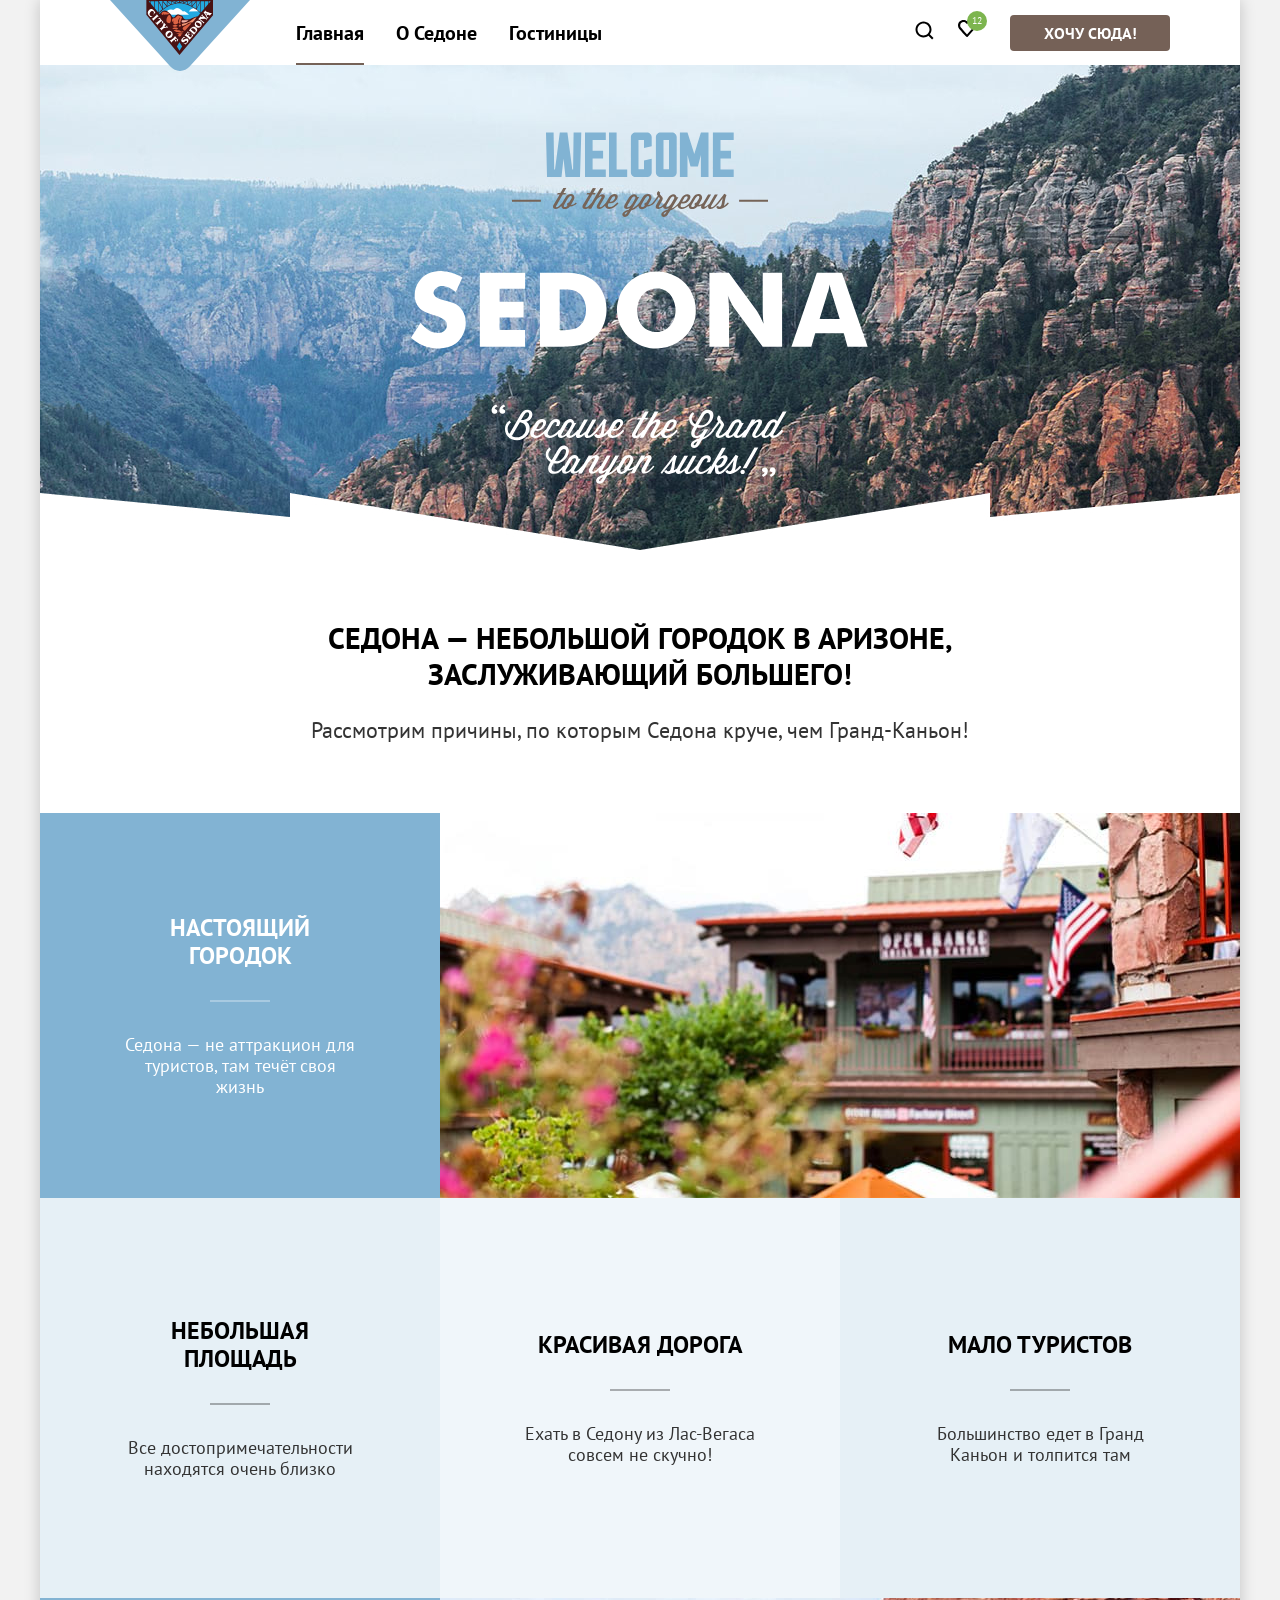
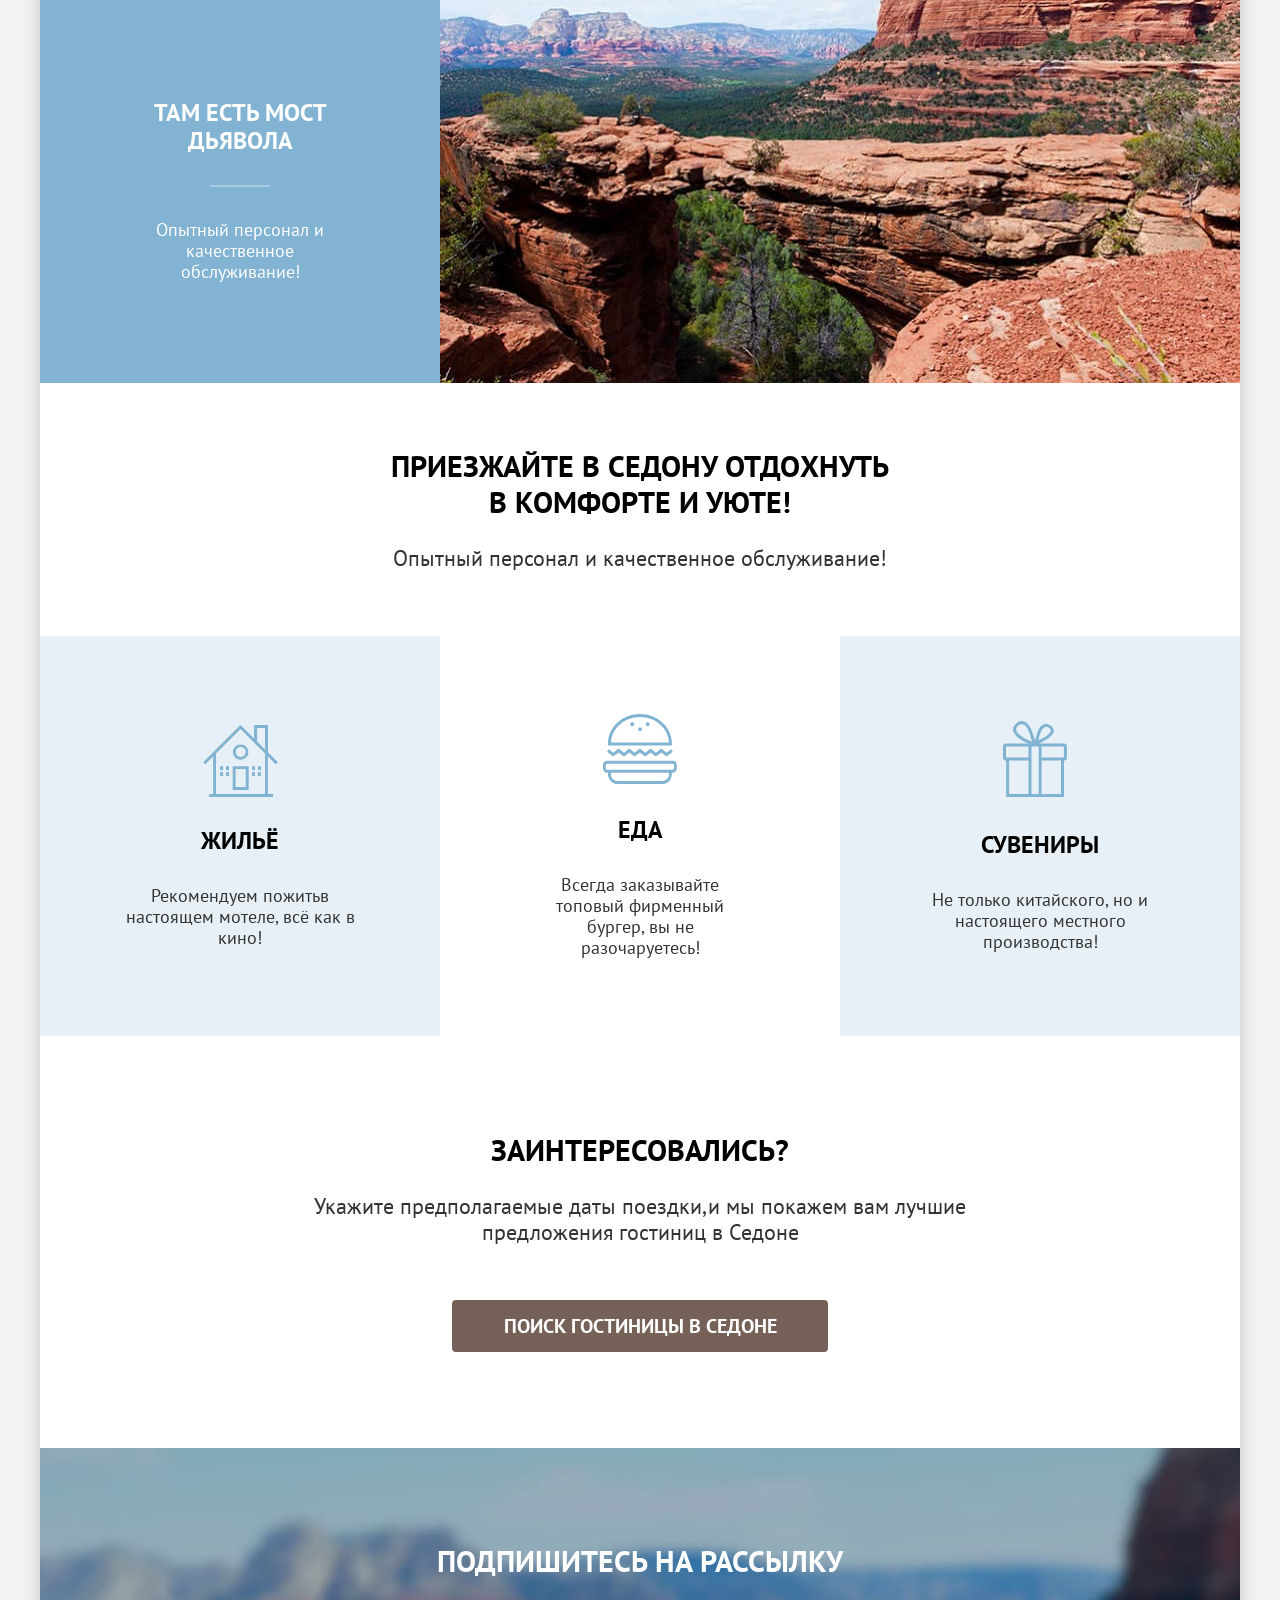
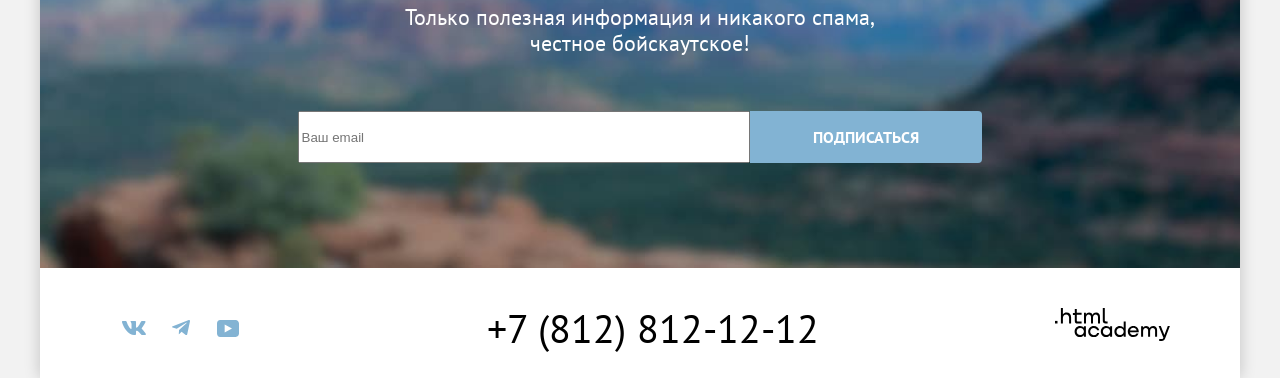
==== index.html @ 74b176a2 "вносит правки после ревью" ====
<!DOCTYPE html>
<html lang="ru">

  <head>
    <meta charset="utf-8">
    <title>HTML Academy: Седона</title>
    <link rel="icon" sizes="32x32" href="favicon.ico">
    <link rel="icon" type="image/png" href="./images/icons/favicon-32x32.png">
    <link rel="stylesheet" href="./style/style.css">
  </head>

  <body>
    <div class="page-container">
      <header class="page-header">
        <nav class="nav">
          <a class="nav-logo logo" href="./index.html">
            <img src="./images/logo-sedona.svg" width="140" height="70" alt="Логотип City of Sedona.">
          </a>
          <ul class="nav-list">
            <li class="nav-item">
              <a class="nav-link nav-link-current" aria-current="page">Главная</a>
            </li>
            <li class="nav-item">
              <a class="nav-link" href="#">О Седоне</a>
            </li>
            <li class="nav-item">
              <a class="nav-link" href="./catalog.html">Гостиницы</a>
            </li>
          </ul>
          <ul class="nav-list nav-list-additional">
            <li class="nav-item">
              <a class="nav-link nav-link-search" href="#">
                <svg aria-hidden="true" focusable="false" width="20" height="20" viewBox="0 0 20 20" fill="currentColor"
                  xmlns="http://www.w3.org/2000/svg">
                  <path
                    d="M19.5 18.0083L15.8 14.3287C16.8 13.0359 17.5 11.3453 17.5 9.4558C17.5 5.08011 13.9 1.5 9.5 1.5C5.1 1.5 1.5 5.17956 1.5 9.55525C1.5 13.9309 5.1 17.511 9.5 17.511C11.3 17.511 13 16.9144 14.4 15.8204L18.1 19.5L19.5 18.0083ZM9.5 15.5221C6.2 15.5221 3.5 12.837 3.5 9.55525C3.5 6.27348 6.2 3.5884 9.5 3.5884C12.8 3.5884 15.5 6.27348 15.5 9.55525C15.5 12.837 12.8 15.5221 9.5 15.5221Z" />
                </svg>
                <span class="visually-hidden">Поиск</span>
              </a>
            </li>
            <li class="nav-item">
              <a class="nav-link nav-link-fav" href="#">
                <svg aria-hidden="true" focusable="false" width="18" height="17" viewBox="0 0 18 17" fill="currentColor"
                  xmlns="http://www.w3.org/2000/svg">
                  <path
                    d="M8.9 17C8.6 17 8.3 16.9 8.1 16.6C2.7 10.5 1.4 9.1 1.1 8.7C0.4 7.8 0 6.6 0 5.4C0 2.4 2.4 0 5.5 0C6.8 0 8 0.5 9 1.3C10 0.5 11.3 0 12.5 0C15.5 0 18 2.4 18 5.4C18 6.7 17.5 7.9 16.7 8.8L9.7 16.7C9.5 16.9 9.3 17 8.9 17ZM2.9 7.5C3.2 7.9 6.4 11.5 9 14.4L15.2 7.4C15.7 6.9 15.9 6.2 15.9 5.4C15.9 3.6 14.4 2.1 12.6 2.1C11.6 2.1 10.6 2.6 9.9 3.4C9.6 3.7 9.3 3.8 9 3.8C8.7 3.8 8.4 3.6 8.2 3.4C7.5 2.6 6.5 2.1 5.5 2.1C3.7 2.1 2.2 3.6 2.2 5.4C2.1 6.3 2.5 7 2.9 7.5C2.8 7.5 2.8 7.5 2.9 7.5Z" />
                </svg>

                <span class="visually-hidden">Отелей в избранном:</span>
                <span class="fav-counter">12</span>
              </a>
            </li>
            <li class="nav-item">
              <a class="nav-button button button-basic" href="#">Хочу сюда!</a>
            </li>
          </ul>
        </nav>
      </header>
      <main class="page-main">
        <section class="hero">
          <h1 class="visually-hidden">Седона – небольшой город на севере штата Аризона в США.</h1>
          <img class="hero-img" src="./images/hero-welcome-to-sedona.svg" width="458" height="352"
            alt="Welcome to the georgeous Sedona! Because the Grand-Canyon sucks!">
        </section>
        <section class="advantages">
          <h2 class="visually-hidden">Причины для посещения</h2>
          <div class="advantages-content">
            <p class="title">Седона — небольшой городок в Аризоне,
              заслуживающий большего!</p>
            <p class="text">Рассмотрим причины, по которым Седона круче, чем Гранд-Каньон!</p>
          </div>
          <ul class="advantages-list">
            <li class="advantages-item-big">
              <div class="advantages-item-wrapper">
                <h3 class="advantages-title">Настоящий городок</h3>
                <p class="advantages-text">Седона — не аттракцион для туристов, там течёт своя жизнь</p>
              </div>
              <img class="advantages-img" src="./images/advantages-1.jpg" width="800" height="385"
                alt="Улица городка в стиле Дикого Запада с аутентичным деревяным зданием, флагами США и горами на фоне.">
            </li>
            <li class="advantages-item">
              <h3 class="advantages-title">Небольшая площадь</h3>
              <p class="advantages-text">Все достопримечательности находятся очень близко</p>
            </li>
            <li class="advantages-item">
              <h3 class="advantages-title">Красивая дорога</h3>
              <p class="advantages-text">Ехать в Седону из Лас-Вегаса совсем не скучно!</p>
            </li>
            <li class="advantages-item">
              <h3 class="advantages-title">Мало туристов</h3>
              <p class="advantages-text">Большинство едет в Гранд Каньон и толпится там</p>
            </li>
            <li class="advantages-item-big">
              <div class="advantages-item-wrapper">
                <h3 class="advantages-title">Там есть мост дьявола</h3>
                <p class="advantages-text">Опытный персонал и качественное обслуживание!</p>
              </div>
              <img class="advantages-img" src="./images/advantages-2.jpg" width="800" height="385"
                alt="иродный мост и скалы из красного песчаника в каньоне с панорамой зеленой долины и горного плато для туризма и походов.">
            </li>
          </ul>
        </section>
        <section class="service">
          <h2 class="visually-hidden">Условия сервиса и обслуживания</h2>
          <div class="service-content">
            <p class="title">Приезжайте в Седону отдохнуть в&nbsp;комфорте&nbsp;и уюте!</p>
            <p class="text">Опытный персонал и качественное обслуживание!</p>
          </div>
          <ul class="service-list">
            <li class="service-item service-item-house">
              <h3 class="service-title">Жильё</h3>
              <p class="service-text">Рекомендуем пожитьв настоящем мотеле,
                всё как в кино!</p>
            </li>
            <li class="service-item service-item-food">
              <h3 class="service-title">Еда</h3>
              <p class="service-text">Всегда заказывайте
                топовый фирменный бургер, вы не разочаруетесь!</p>
            </li>
            <li class="service-item service-item-souvenirs">
              <h3 class="service-title">Сувениры</h3>
              <p class="service-text">Не только китайского,
                но и настоящего местного производства!</p>
            </li>
          </ul>
        </section>
        <section class="search">
          <h2 class="visually-hidden">Поиск гостиницы в Седоне</h2>
          <div class="search-content">
            <p class="title">Заинтересовались?</p>
            <p class="text">Укажите предполагаемые даты поездки,и мы покажем вам лучшие предложения гостиниц в Седоне
            </p>
            <button class="button button-basic search-button" type="button">Поиск гостиницы в Седоне</button>
          </div>
        </section>
        <section class="subscribe">
          <h2 class="visually-hidden">Подписка</h2>
          <div class="subscribe-content">
            <p class="title">Подпишитесь на рассылку</p>
            <p class="text">Только полезная информация и никакого спама,<br>честное бойскаутское!</p>
            <form class="subscribe-form" action="https://echo.htmlacademy.ru/" method="post">
              <label>
                <span class="visually-hidden">Введите данные:</span>
                <input type="email" name="email" id="subscribe-email" placeholder="Ваш email" required>
              </label>
              <button class="button button-second subscribe-button" type="submit">Подписаться</button>
            </form>
          </div>
        </section>
      </main>
      <footer class="page-footer">
        <ul class="social-list">
          <li class="social-item">
            <a class="social-link" href="https://vk.ru/htmlacademy">
              <svg class="social-icon" aria-hidden="true" focusable="false" width="24" height="14" viewBox="0 0 24 14"
                fill="none" xmlns="http://www.w3.org/2000/svg">
                <path fill-rule="evenodd" clip-rule="evenodd"
                  d="M23.45 0.948C23.616 0.402 23.45 0 22.655 0H20.03C19.362 0 19.054 0.347 18.887 0.73C18.887 0.73 17.552 3.926 15.661 6.002C15.049 6.604 14.771 6.795 14.437 6.795C14.27 6.795 14.019 6.604 14.019 6.057V0.948C14.019 0.292 13.835 0 13.279 0H9.151C8.734 0 8.483 0.304 8.483 0.593C8.483 1.214 9.429 1.358 9.526 3.106V6.904C9.526 7.737 9.373 7.888 9.039 7.888C8.149 7.888 5.984 4.677 4.699 1.003C4.45 0.288 4.198 0 3.527 0H0.9C0.15 0 0 0.347 0 0.73C0 1.412 0.89 4.8 4.145 9.281C6.315 12.341 9.37 14 12.153 14C13.822 14 14.028 13.632 14.028 12.997V10.684C14.028 9.947 14.186 9.8 14.715 9.8C15.105 9.8 15.772 9.992 17.33 11.467C19.11 13.216 19.403 14 20.405 14H23.03C23.78 14 24.156 13.632 23.94 12.904C23.702 12.18 22.852 11.129 21.725 9.882C21.113 9.172 20.195 8.407 19.916 8.024C19.527 7.533 19.638 7.314 19.916 6.877C19.916 6.877 23.116 2.451 23.449 0.948H23.45Z"
                  fill="currentColor" />
              </svg>
              <span class="visually-hidden">Вконтакте</span>
            </a>
          </li>
          <li class="social-item">
            <a class="social-link" href="https://t.me/s/htmlacademy">
              <svg class="social-icon" aria-hidden="true" focusable="false" width="18" height="16" viewBox="0 0 18 16"
                fill="none" xmlns="http://www.w3.org/2000/svg">
                <path
                  d="M16.785 0.0992597L0.840489 6.24776C-0.247661 6.68481 -0.241365 7.29184 0.640845 7.56253L4.73445 8.83953L14.2058 2.8637C14.6537 2.59121 15.0629 2.7378 14.7265 3.03636L7.05283 9.96185H7.05103L7.05283 9.96275L6.77045 14.1823C7.18413 14.1823 7.36669 13.9925 7.59871 13.7686L9.58705 11.8351L13.7229 14.89C14.4855 15.31 15.0332 15.0941 15.2229 14.1841L17.9379 1.38885C18.2158 0.274623 17.5126 -0.229883 16.785 0.0992597Z"
                  fill="currentColor" />
              </svg>
              <span class="visually-hidden">Telegram</span>
            </a>
          </li>
          <li class="social-item">
            <a class="social-link" href="https://www.youtube.com/c/HTMLAcademyRUS">
              <svg class="social-icon" aria-hidden="true" focusable="false" width="22" height="17" viewBox="0 0 22 17"
                fill="none" xmlns="http://www.w3.org/2000/svg">
                <path
                  d="M18.607 0H3.17413C1.31343 0 0 1.59375 0 3.4V13.4937C0 15.4062 1.31343 17 3.17413 17H18.8259C20.4677 17 22 15.4062 22 13.6V3.4C21.7811 1.59375 20.4677 0 18.607 0ZM7.66169 12.5375V4.4625L14.995 8.5L7.66169 12.5375Z"
                  fill="currentColor" />
              </svg>
              <span class="visually-hidden">Youtube</span>
            </a>
          </li>
        </ul>
        <a class="phone" href="tel:+78128121212">+7 (812) 812-12-12</a>
        <a class="footer-developer" href="https://htmlacademy.ru/">
          <svg class="developer-icon" aria-hidden="true" focusable="false" width="115" height="33" viewBox="0 0 115 33"
            fill="currentColor" xmlns="http://www.w3.org/2000/svg">
            <path d="M0 12.9V15.5H2.5V12.9H0Z" />
            <path
              d="M11.6 4.5C10 4.5 8.8 5.2 8 6.2H7.9V0H5.9V15.5H7.9V10.2C7.9 8.1 9.2 6.6 11.2 6.6C13 6.6 14.1 8 14.1 9.8V15.5H16.1V9.4C16.2 6.4 14.3 4.5 11.6 4.5Z" />
            <path
              d="M26.6 4.8H21.8V1.1H19.8V4.9H17.9V6.9H19.8V12.9C19.8 14.6 20.8 15.6 22.5 15.6H26.6V13.6H22.9C22.2 13.6 21.8 13.2 21.8 12.5V6.8H26.6V4.8Z" />
            <path
              d="M41.1 4.6C39.5 4.6 38.2 5.4 37.6 6.7H37.5C36.9 5.5 35.7 4.6 34.1 4.6C32.7 4.6 31.6 5.4 31 6.4H30.9V4.8H29V15.4H31V10C31 8 32 6.5 33.6 6.5C35.1 6.5 36 7.5 36 9.1V15.4H38V9.8C38 7.4 39.4 6.5 40.6 6.5C42.1 6.5 43 7.5 43 9.1V15.4H45V8.9C45.1 6.4 43.6 4.6 41.1 4.6Z" />
            <path
              d="M47.8 12.7C47.8 14.4 48.8 15.4 50.6 15.4H52.6V13.4H50.9C50.2 13.4 49.8 13 49.8 12.3V0H47.8V12.7Z" />
            <path
              d="M28.9 19.7C28 18.6 26.7 17.9 25 17.9C21.9 17.9 19.6 20.2 19.6 23.5C19.6 26.8 21.9 29.1 25 29.1C26.8 29.1 28 28.3 28.8 27.2H28.9V28.8H30.9V18.2H28.9V19.7ZM25.3 27.1C23.1 27.1 21.7 25.5 21.7 23.5C21.7 21.5 23.1 19.9 25.3 19.9C27.5 19.9 28.9 21.5 28.9 23.5C28.9 25.4 27.5 27.1 25.3 27.1Z" />
            <path
              d="M44.2 22C43.7 19.6 41.6 17.9 38.8 17.9C35.4 17.9 33.2 20.4 33.2 23.5C33.2 26.6 35.4 29.1 38.8 29.1C41.6 29.1 43.7 27.3 44.2 24.9H42.1C41.7 26.2 40.4 27.2 38.8 27.2C36.6 27.2 35.2 25.6 35.2 23.6C35.2 21.6 36.6 20 38.8 20C40.4 20 41.6 21 42.1 22.2H44.2V22Z" />
            <path
              d="M55.1 19.7C54.2 18.6 52.9 17.9 51.2 17.9C48.1 17.9 45.8 20.2 45.8 23.5C45.8 26.8 48.1 29.1 51.2 29.1C53 29.1 54.2 28.3 55 27.2H55.1V28.8H57.1V18.2H55.1V19.7ZM51.5 27.1C49.3 27.1 47.9 25.5 47.9 23.5C47.9 21.5 49.3 19.9 51.5 19.9C53.7 19.9 55.1 21.5 55.1 23.5C55.1 25.4 53.6 27.1 51.5 27.1Z" />
            <path
              d="M68.7 19.8C67.8 18.7 66.5 17.9 64.8 17.9C61.7 17.9 59.4 20.2 59.4 23.5C59.4 26.8 61.6 29.1 64.8 29.1C66.5 29.1 67.8 28.3 68.6 27.3H68.7V28.8H70.7V13.4H68.7V19.8ZM65.1 27.1C62.9 27.1 61.5 25.5 61.5 23.5C61.5 21.5 62.9 19.9 65.1 19.9C67.3 19.9 68.7 21.5 68.7 23.5C68.6 25.5 67.2 27.1 65.1 27.1Z" />
            <path
              d="M78.3 17.9C75 17.9 72.8 20.4 72.8 23.5C72.8 26.5 74.9 29.1 78.3 29.1C80.8 29.1 82.8 27.8 83.5 25.5H81.4C80.9 26.5 79.8 27.1 78.4 27.1C76.5 27.1 75.1 25.8 75 24.2H83.8C84 20.6 81.8 17.9 78.3 17.9ZM78.3 19.8C80 19.8 81.3 20.8 81.6 22.4H75.1C75.4 20.9 76.6 19.8 78.3 19.8Z" />
            <path
              d="M98.2 17.9C96.6 17.9 95.3 18.7 94.6 19.9H94.5C93.9 18.7 92.7 17.9 91.1 17.9C89.7 17.9 88.6 18.6 88 19.7V18.2H86.1V28.8H88.1V23.4C88.1 21.4 89.1 20 90.7 19.9C92.2 19.9 93.1 20.9 93.1 22.5V28.8H95.1V23.2C95.1 20.8 96.5 19.9 97.7 19.9C99.2 19.9 100.1 20.9 100.1 22.5V28.8H102.1V22.3C102.2 19.7 100.7 17.9 98.2 17.9Z" />
            <path
              d="M109.4 27L105.8 18.1H103.6L108.4 29.7C108.1 30.6 107.7 30.9 106.7 30.9H104.2V32.9H106.7C108.5 32.9 109.5 32.1 110.2 30.3L114.9 18.1H112.8L109.4 27Z" />
          </svg>
        </a>
      </footer>
    </div>
  </body>

</html>
---- style/style.css ----
@font-face {
  font-family: "PT Sans";
  font-style: normal;
  font-weight: 400;
  src: url("../fonts/ptsans-400.woff2") format("woff2");
  font-display: swap;
}

@font-face {
  font-family: "PT Sans";
  font-style: normal;
  font-weight: 700;
  src: url("../fonts/ptsans-700.woff2") format("woff2");
  font-display: swap;
}

*,
*::before,
*::after {
  box-sizing: border-box;
}

body {
  margin: 0;
  padding: 0;
  font-family: "PT Sans", sans-serif;
  font-size: 18px;
  line-height: 21px;
  color: #333333;
  background-color: #f2f2f2;
}

img {
  max-width: 100%;
  height: auto;
}

.page-container {
  display: flex;
  flex-direction: column;
  min-height: 100vh;
  width: 1200px;
  margin: 0 auto;
  box-shadow: 0 0 15px 0 rgba(0, 0, 0, 0.2);
}

.page-main {
  flex-grow: 1;
}

.visually-hidden {
  position: absolute;
  width: 1px;
  height: 1px;
  margin: -1px;
  padding: 0;
  border: 0;
  clip: rect(0 0 0 0);
  overflow: hidden;
}

.button {
  display: block;
  padding: 8px 8px;
  font-family: "PT Sans", sans-serif;
  font-weight: 700;
  font-size: 16px;
  line-height: 20px;
  color: #ffffff;
  text-align: center;
  text-decoration: none;
  border: none;
  text-transform: uppercase;
  border-radius: 4px;
}

.button-basic {
  background-color: #756157;
}

.button-basic:hover {
  background-color: #615048;
}

.button-basic:focus-visible {
  background-color: #615048;
  outline: none;
}

.button-basic:active {
  color: rgba(255, 255, 255, 0.3);
}

.button-second {
  background-color: #82b3d3;
}

.button-second:hover {
  background-color: #68a2ca;
}

.button-second:focus-visible {
  background-color: #68a2ca;
  outline: none;
}

.button-second:active {
  color: rgba(255, 255, 255, 0.3);
}

.button-select {
  background-color: #7db54f;
}

.button-select:hover {
  background-color: #6c9e42;
}

.button-select:focus-visible {
  background-color: #6c9e42;
  outline: none;
}

.button-select:active {
  color: rgba(255, 255, 255, 0.3);
}

.button:disabled {
  background-color: #e5e5e5;
  cursor: not-allowed;
}

/* Header */

.page-header {
  padding: 0 70px;
  background-color: #ffffff;
}

.nav {
  display: flex;
}

.nav-logo {
  display: block;
  width: 140px;
  position: relative;
  z-index: 1;
  margin-right: 30px;
  margin-bottom: -10px;
}

.nav-list {
  display: flex;
  flex-wrap: wrap;
  max-width: 500px;
  margin: 0;
  padding: 0;
  align-items: center;
  list-style: none;
}

.nav-link {
  display: block;
  padding: 20px 16px;
  font-weight: 700;
  font-size: 20px;
  line-height: 24px;
  text-align: center;
  color: #000000;
  text-decoration: none;
}

.nav-link-current {
  text-decoration: underline;
  text-decoration-color: #756257;
  text-underline-offset: 18px;
  text-decoration-thickness: 2px;
  text-underline-position: under;
}

.nav-link:not(.nav-link-current):hover {
  color: #756157;
}

.nav-link:not(.nav-link-current):focus-visible {
  color: #756157;
  outline: none;
}

.nav-link:not(.nav-link-current):active {
  color: rgba(117, 97, 87, 0.3);
}

.nav-list-additional {
  margin-left: auto;
}

.nav-list-additional .nav-link {
  display: flex;
  min-width: 44px;
  min-height: 65px;
  padding-left: 12px;
  padding-right: 12px;
}

.nav-link-fav {
  position: relative;
}

.fav-counter {
  display: flex;
  justify-content: center;
  align-items: center;
  width: 20px;
  height: 20px;
  position: absolute;
  top: 11px;
  right: 3px;
  font-weight: 400;
  font-size: 10px;
  line-height: 10px;
  color: #ffffff;
  text-align: center;
  background-color: #7db54f;
  border-radius: 10px;
}

.nav-button {
  min-width: 160px;
  margin-left: 20px;
}

/* Sections */

.title {
  margin: 0;
  margin-bottom: 25px;
  font-weight: 700;
  font-size: 30px;
  line-height: 36px;
  text-align: center;
  color: #000000;
  text-transform: uppercase;
}

.text {
  margin: 0;
  font-size: 22px;
  line-height: 26px;
  text-align: center;
}

.hero {
  display: flex;
  height: 485px;
  color: #ffffff;
  background-color: #a9bfcc;
  background-image: url("../images/index-hero-background.jpg");
  background-size: cover;
  background-position: center;
  background-repeat: no-repeat;
}

.hero-img {
  display: block;
  margin: auto;
}

.advantages,
.service {
  background-color: #ffffff;
}

.advantages-content {
  max-width: 700px;
  padding: 70px 0;
  margin: 0 auto;
}

.advantages-list {
  display: flex;
  flex-wrap: wrap;
  margin: 0;
  padding: 0;
  list-style: none;
}

.advantages-title {
  margin: 0;
  margin-bottom: 32px;
  font-weight: 700;
  font-size: 24px;
  line-height: 28px;
  text-align: center;
  color: #000000;
  text-transform: uppercase;
}

.advantages-title::after {
  content: "";
  display: block;
  margin: 30px auto 0;
  width: 60px;
  height: 2px;
  background-color: rgba(0, 0, 0, 0.3);
}

.advantages-item-big .advantages-title::after {
  background-color: rgba(255, 255, 255, 0.3);
}

.advantages-text {
  margin: 0;
  text-align: center;
}

.advantages-item-big {
  display: flex;
  background-color: #82b3d3;
}

.advantages-item-big .advantages-title,
.advantages-item-big .advantages-text {
  color: #ffffff;
}

.advantages-item-wrapper {
  display: flex;
  flex-direction: column;
  justify-content: center;
  align-items: center;
  width: 400px;
  padding: 25px 85px;
}

.advantages-item {
  display: flex;
  flex-direction: column;
  justify-content: center;
  align-items: center;
  width: 400px;
  min-height: 400px;
  padding: 25px 85px;
  background-color: rgba(131, 179, 211, 0.12);
}

.advantages-item:nth-child(even) {
  background-color: rgba(131, 179, 211, 0.2);
}

.advantages-item-big > .advantages-title {
  color: #ffffff;
}

.service-content {
  max-width: 700px;
  padding: 65px 0;
  margin: 0 auto;
}

.service-title {
  margin: 0;
  margin-bottom: 30px;
  margin-top: 30px;
  font-weight: 700;
  font-size: 24px;
  line-height: 28px;
  text-align: center;
  color: #000000;
  text-transform: uppercase;
}

.service-text {
  margin: 0;
  text-align: center;
}

.service-list {
  display: flex;
  flex-wrap: wrap;
  margin: 0;
  padding: 0;
  list-style: none;
}

.service-item {
  display: flex;
  flex-direction: column;
  justify-content: center;
  align-items: center;
  padding: 25px 85px;
  width: 400px;
  min-height: 400px;
  background-color: rgba(131, 179, 211, 0.2);
}

.service-item:nth-child(even) {
  background-color: #ffffff;
}

.service-item-house::before {
  content: "";
  display: block;
  width: 75px;
  height: 72px;
  background-image: url("../images/icons/house.svg");
  background-repeat: no-repeat;
}

.service-item-food::before {
  content: "";
  display: block;
  width: 75px;
  height: 72px;
  background-image: url("../images/icons/food.svg");
  background-repeat: no-repeat;
}

.service-item-souvenirs::before {
  content: "";
  display: block;
  width: 75px;
  height: 80px;
  background-image: url("../images/icons/present.svg");
  background-repeat: no-repeat;
}

.search {
  padding: 96px 0;
  background-color: #ffffff;
}

.search-content {
  display: flex;
  flex-direction: column;
  max-width: 700px;
  margin: 0 auto;
  align-items: center;
}

.search-button {
  min-width: 376px;
  margin-top: 55px;
  font-size: 20px;
  line-height: 36px;
  cursor: pointer;
}

.subscribe {
  padding: 95px 0 105px;
  background-color: #a9bfcc;
  background-image: url("../images/index-subscribe-background.jpg");
  background-size: cover;
  background-repeat: no-repeat;
}

.subscribe-content {
  max-width: 685px;
  margin: 0 auto;
  text-align: center;
}

.subscribe .title,
.subscribe .text {
  color: #ffffff;
}

.subscribe-form {
  display: grid;
  width: 684px;
  grid-template-columns: auto min-content;
  margin-top: 55px;
}

.subscribe-form input {
  width: 100%;
  height: 100%;
}

.subscribe-button {
  min-width: 232px;
  min-height: 52px;
  border-radius: 0 4px 4px 0;
  cursor: pointer;
}

/* Catalog page*/

.main-top-containter {
  padding: 35px 70px 70px;
  color: #ffffff;
  background-color: #a9bfcc;
  background-image: url("../images/catalog-filter-background.jpg");
  background-size: cover;
  background-repeat: no-repeat;
}

.main-title {
  margin: 0;
  margin-bottom: 8px;
  font-size: 60px;
  line-height: 78px;
}

.main-header-list {
  margin: 0;
  margin-bottom: 40px;
  padding: 0;
  display: flex;
  align-items: center;
  list-style-type: none;
}

.main-header-item {
  position: relative;
  padding-right: 18px;
  margin-right: 10px;
}

.main-header-item:not(:last-child)::after {
  content: "";
  display: block;
  width: 8px;
  height: 10px;
  position: absolute;
  right: 0;
  top: 50%;
  transform: translateY(-50%);
  background-image: url("../images/icons/breadcrumb-arrow.svg");
  background-repeat: no-repeat;
}

.breadcrumbs {
  margin: 0;
  padding: 0;
  font-size: 16px;
  line-height: 21px;
  color: #ffffff;
  text-decoration: none;
}

.breadcrumbs-home {
  display: block;
  width: 13px;
  height: 15px;
  margin-right: 5px;
  background-image: url("../images/icons/breadcrumb-home.svg");
  background-repeat: no-repeat;
  background-position: center;
}

.breadcrumbs:hover {
  opacity: 0.6;
}

.breadcrumbs:focus-visible {
  color: #ffffff;
  outline: none;
}

.breadcrumbs:active {
  opacity: 0.3;
}

/* Filter */

.filter-form {
  display: grid;
  grid-template-columns: min-content min-content auto min-content;
}

.filter-fieldset {
  display: flex;
  flex-direction: column;
  margin: 0;
  margin-right: 70px;
  padding: 0;
  min-width: 150px;
  min-height: 157px;
  border: none;
}

.filter-range {
  max-width: 290px;
  margin-left: 70px;
}

.range-inputs {
  display: grid;
  grid-template-columns: 143px 143px;
  grid-template-rows: 48px 20px;
  row-gap: 36px;
}

.range-inputs input {
  height: 100%;
}

.range-thumb {
  height: 100%;
}

.filter-title {
  margin-bottom: 32px;
  font-weight: 700;
  font-size: 20px;
  line-height: 24px;
}

.filter-label + .filter-label {
  margin-top: 16px;
}

.filter-form label {
  line-height: 23px;
}

.filter-buttons {
  padding-top: 56px;
}

.filter-submit {
  min-width: 190px;
  margin-bottom: 32px;
  cursor: pointer;
}

.filter-reset {
  min-width: 190px;
  background-color: transparent;
  cursor: pointer;
}

.filter-reset:hover {
  color: rgba(255, 255, 255, 0.6);
}

.filter-reset:focus-visible {
  outline: 3px solid #83b3d3;

}

.filter-reset:active {
  color: rgba(255, 255, 255, 0.3);
}

.filter-reset:disabled {
  color: rgba(255, 255, 255, 0.1);
  background-color: transparent;
}

/* Catalog section */

.catalog {
  padding: 50px 70px 60px;
  background-color: #ffffff;
}

.catalog-content {
  margin-bottom: 40px;
  padding: 0;
  display: flex;
}

.catalog-title {
  max-width: 400px;
  margin: 0;
  margin-right: 200px;
  text-align: left;
}

.catalog-select {
  width: 292px;
  height: 50px;
  border: 2px solid #e5e5e5;
}

.catalog-view-list {
  display: flex;
  flex-wrap: wrap;
  margin: 0;
  margin-left: auto;
  padding: 0;
  max-width: 208px;
  gap: 8px;
  list-style-type: none;
}

.view-button {
  display: block;
  width: 46px;
  height: 46px;
  border: 2px solid #e5e5e5;
  border-radius: 4px;
  background-repeat: no-repeat;
}

.view-button-current {
  border-color: #000000;
}

.view-button:hover {
  border-color: #000000;
}

.view-button:focus-visible {
  outline: none;
  border-color: #68a2ca;
}

.view-button:active {
  border-color: #000000;
}

.view-button.cards {
  background-image: url("../images/icons/view-card.svg");
  background-repeat: no-repeat;
  background-position: center;
}

.view-button.tile {
  background-image: url("../images/icons/view-tile.svg");
  background-repeat: no-repeat;
  background-position: center;
}

.view-button.list {
  background-image: url("../images/icons/view-list.svg");
  background-repeat: no-repeat;
  background-position: center;
}

.cards-container {
  display: flex;
  flex-wrap: wrap;
  padding-bottom: 40px;
  gap: 20px;
  border-bottom: 1px solid #e6e6e6;

}

.card {
  display: grid;
  grid-template-columns: 140px 140px;
  grid-template-rows: 1fr;
  column-gap: 20px;
  row-gap: 16px;
  padding: 20px;
  width: 340px;
  border: 1px solid #e6e6e6;
  border-radius: 4px;
}

.card-link {
  grid-column: 1/-1;
  display: flex;
  flex-direction: column;
  text-decoration: none;
}

.card-link:hover .card-title {
  color: #756157;
}

.card-link:focus-visible {
  outline: none;
}

.card-link:focus-visible .card-title {
  color: #756157;
  outline: none;
}

.card-link:active .card-title {
  color: rgba(117, 97, 87, 0.3);
}

.card-title {
  margin: 0;
  font-weight: 700;
  font-size: 24px;
  line-height: 28px;
  color: #000000;
}

.card-img {
  width: 100%;
  height: 212px;
  margin-bottom: 16px;
  object-fit: cover;
  order: -1;
}

.card-description-title {
  margin: 0;
}

.card-description-price {
  margin: 0;
  text-align: right;
}

.card-button {
  cursor: pointer;
}

.card-star {
  margin: 0;
  padding: 10px 0;
  width: 140px;
  height: 37px;
  background-image: url("../images/icons/star.svg");
  background-repeat: repeat-x;
  background-position: 0 center;
  background-size: 24px 18px;
}

.star-two {
  width: 48px;
}

.star-three {
  width: 72px;
}

.star-four {
  width: 96px;
}

.star-five {
  width: 120px;
}

.card-rate {
  margin: 0;
  width: 140px;
  padding: 8px 8px;
  font-size: 16px;
  line-height: 20px;
  text-align: center;
  text-transform: uppercase;
  background-color: #f2f2f2;
  border-radius: 4px;
}

.pagination-list {
  display: flex;
  margin: 0;
  padding: 0;
  padding-top: 40px;
  gap: 8px;
  list-style-type: none;
}

.pagination-link {
  display: flex;
  justify-content: center;
  align-items: center;
  min-width: 60px;
  min-height: 60px;
  padding: 10px;
  font-weight: 700;
  font-size: 20px;
  line-height: 36px;
  text-align: center;
  color: #ffffff;
  text-decoration: none;
  background-color: #82b3d3;
  border-radius: 4px;
}

.pagination-link-current {
  color: #000000;
  background-color: #f2f2f2;
}

.pagination-link-separator {
  color: #000000;
  background-color: transparent;
}

.pagination-link:not(.pagination-link-current):not(.pagination-link-separator):hover {
  background-color: #68a2ca;
}

.pagination-link:not(.pagination-link-current):not(.pagination-link-separator):focus-visible {
  background-color: #68a2ca;
  outline: none;
}

.pagination-link:not(.pagination-link-current):not(.pagination-link-separator):active {
  color: rgba(255, 255, 255, 0.3);
}

.pagination-link-current:focus-visible,
.pagination-link-separator:focus-visible {
  outline: none;
}

/* Subscribe */

.subscribe-catalog {
  background-image: none;
  background-color: #ffffff;
}

.subscribe-catalog .title {
  color: #000000;
}

.subscribe-catalog .text {
  color: #333333;
}

/* Footer */

.page-footer {
  display: flex;
  padding: 40px 70px 30px;
  background-color: #ffffff;
}

.social-list {
  display: flex;
  flex-wrap: wrap;
  max-width: 141px;
  margin: 0;
  padding: 0;
  list-style-type: none;
}

.social-link {
  position: relative;
  display: block;
  min-width: 47px;
  min-height: 40px;
}

.social-icon {
  position: absolute;
  top: 0;
  right: 0;
  bottom: 0;
  left: 0;
  margin: auto;
  color: #83b3d3;
}

.social-link:hover .social-icon,
.social-link:focus-visible .social-icon {
  color: #68a2ca;
}

.social-link:focus-visible {
  outline: none;
}

.social-link:active .social-icon {
  color: rgba(104, 162, 202, 0.3);
}

.phone {
  margin: 0 auto;
  font-weight: 400;
  font-size: 40px;
  line-height: 40px;
  text-align: center;
  color: #000000;
  text-decoration: none;
}

.phone:hover {
  color: #756157;
}

.phone:focus-visible {
  color: #756157;
  outline: none;
}

.phone:active {
  color: rgba(117, 97, 87, 0.3);
}

.developer-icon {
  color: #000000;
}

.footer-developer:hover .developer-icon,
.footer-developer:focus-visible .developer-icon {
  color: #756157;
}

.footer-developer:focus-visible {
  outline: none;
}

.footer-developer:active .developer-icon {
  color: rgba(117, 97, 87, 0.3);
}
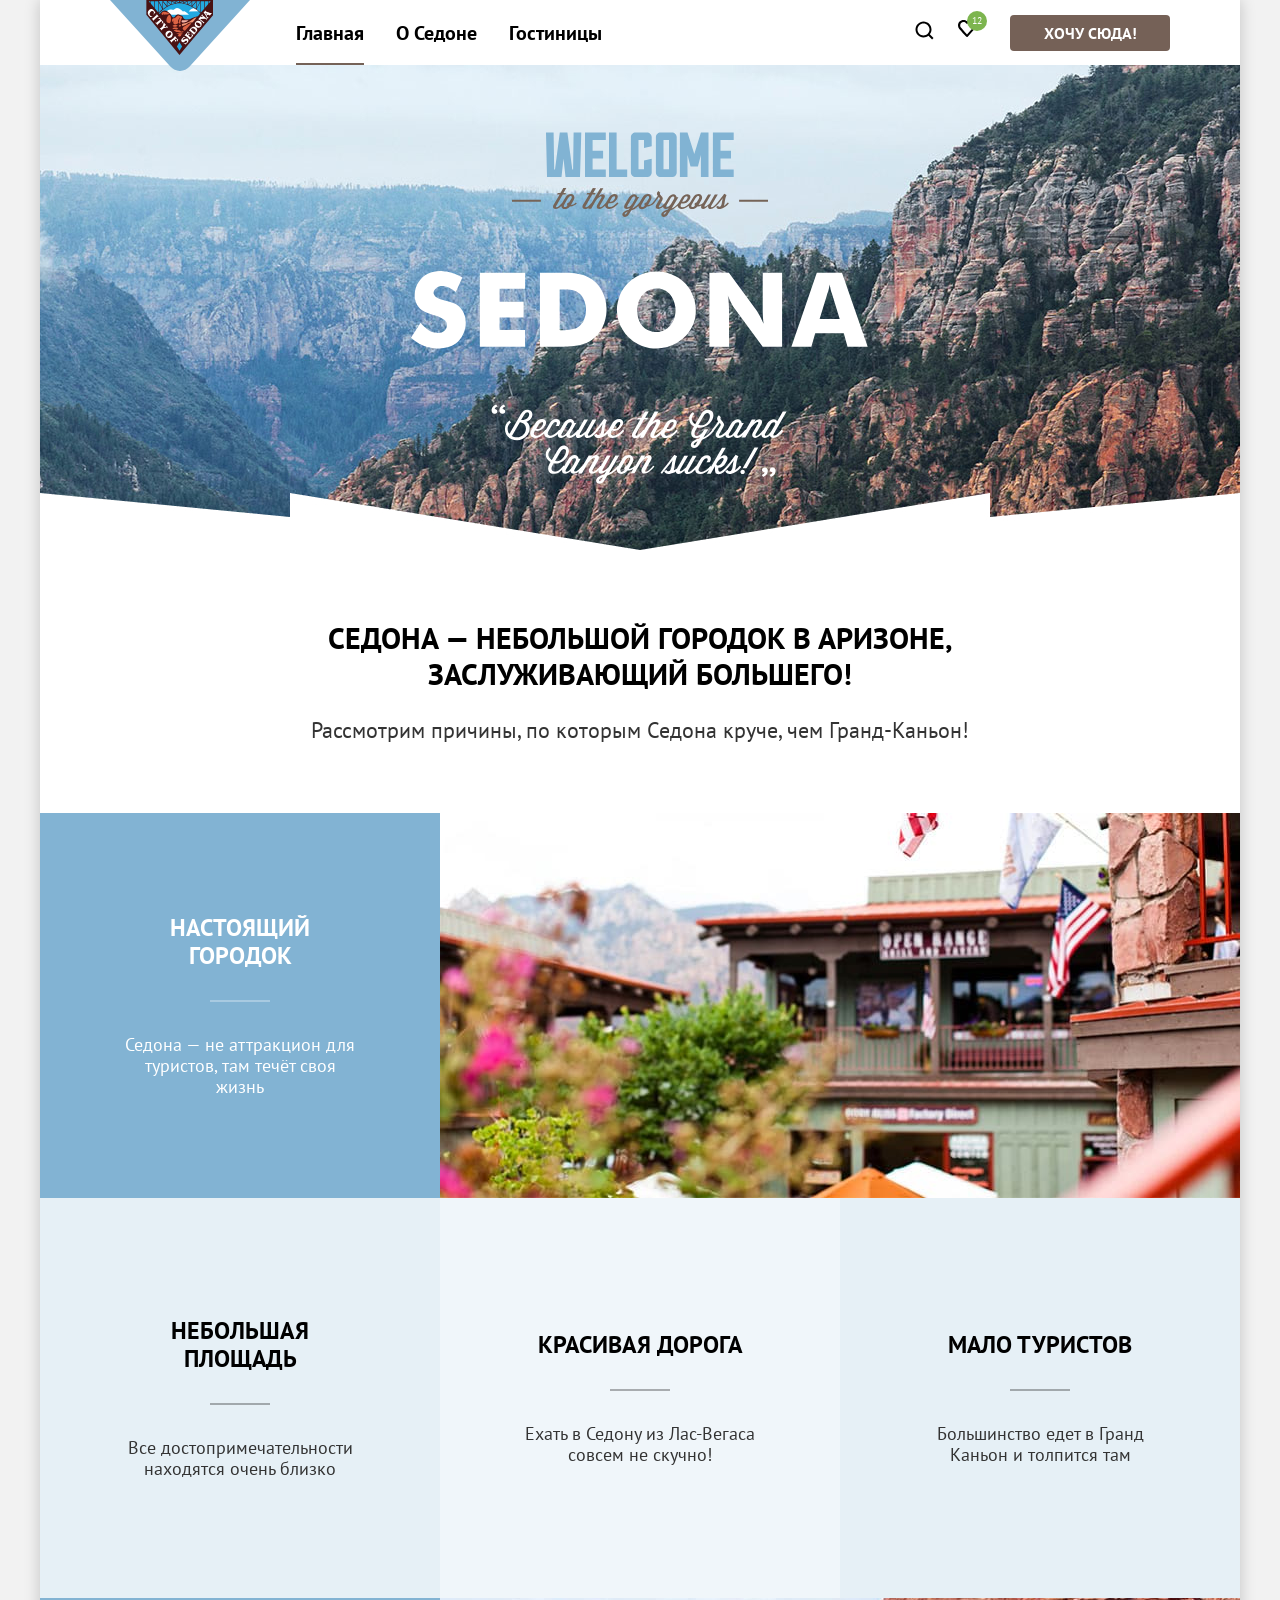
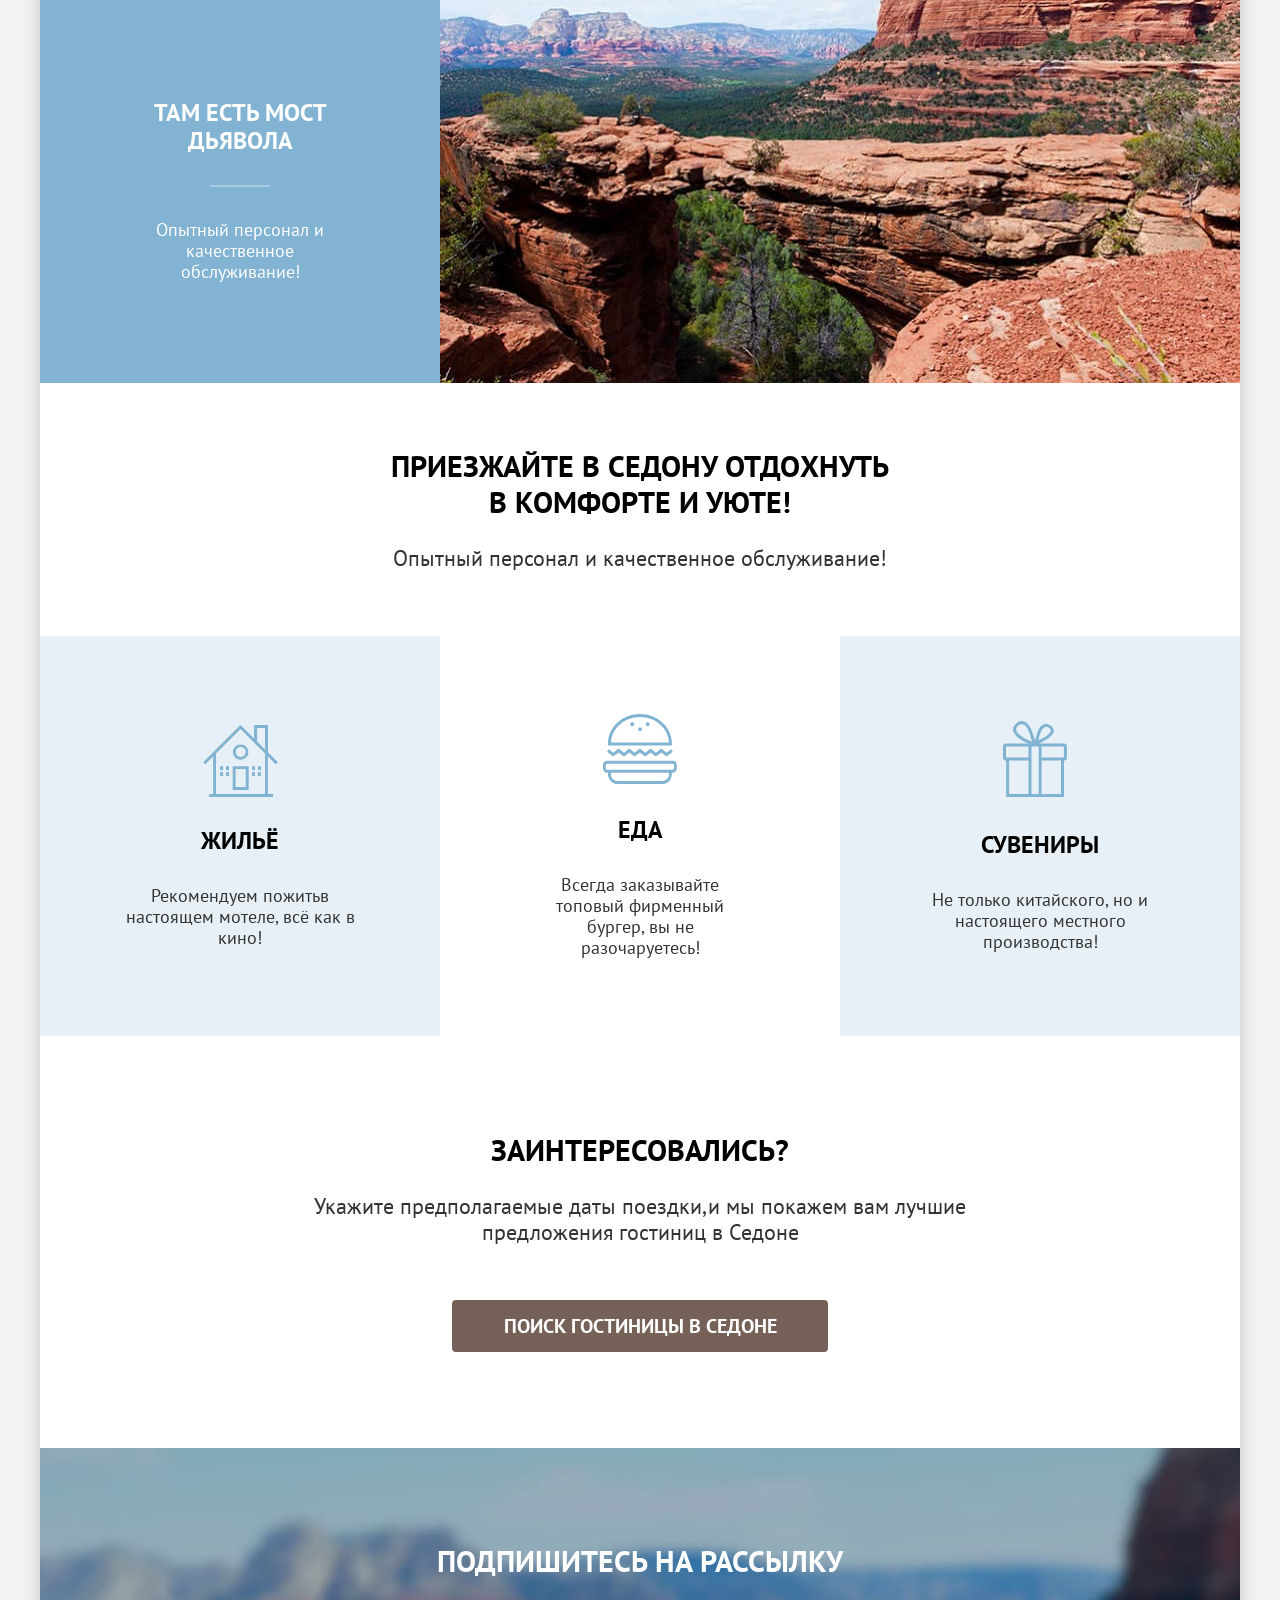
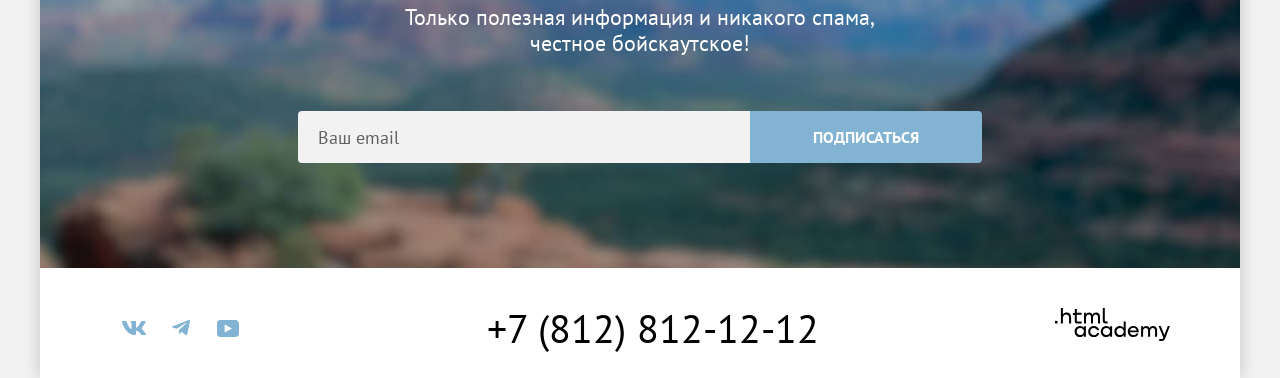
==== commit f650077d: "добавляет стиилизацию и состояния для всех форм" ====
--- a/index.html
+++ b/index.html
@@ -141,7 +141,8 @@
             <form class="subscribe-form" action="https://echo.htmlacademy.ru/" method="post">
               <label>
                 <span class="visually-hidden">Введите данные:</span>
-                <input type="email" name="email" id="subscribe-email" placeholder="Ваш email" required>
+                <input class="subscribe-input" type="email" name="email" id="subscribe-email" placeholder="Ваш email"
+                  required>
               </label>
               <button class="button button-second subscribe-button" type="submit">Подписаться</button>
             </form>
--- a/style/style.css
+++ b/style/style.css
@@ -57,6 +57,7 @@
   border: 0;
   clip: rect(0 0 0 0);
   overflow: hidden;
+
 }
 
 .button {
@@ -84,7 +85,6 @@
 
 .button-basic:focus-visible {
   background-color: #615048;
-  outline: none;
 }
 
 .button-basic:active {
@@ -101,7 +101,6 @@
 
 .button-second:focus-visible {
   background-color: #68a2ca;
-  outline: none;
 }
 
 .button-second:active {
@@ -118,7 +117,6 @@
 
 .button-select:focus-visible {
   background-color: #6c9e42;
-  outline: none;
 }
 
 .button-select:active {
@@ -148,6 +146,15 @@
   z-index: 1;
   margin-right: 30px;
   margin-bottom: -10px;
+  transition: transform 0.3s ease-out;
+}
+
+.nav-logo:hover {
+  transform: scale(1.1) translateY(3px);
+}
+
+.nav-logo:active {
+  transform: scale(1.2) translateY(4px);
 }
 
 .nav-list {
@@ -185,7 +192,6 @@
 
 .nav-link:not(.nav-link-current):focus-visible {
   color: #756157;
-  outline: none;
 }
 
 .nav-link:not(.nav-link-current):active {
@@ -473,10 +479,38 @@
   margin-top: 55px;
 }
 
-.subscribe-form input {
+.subscribe-input {
   width: 100%;
   height: 100%;
-}
+  margin: 0;
+  padding: 12px 20px;
+  font-family: inherit;
+  font-size: 18px;
+  color: #000000;
+  background-color: #f2f2f2;
+  border: none;
+  border-radius: 4px 0 0 4px;
+}
+
+.subscribe-input:hover {
+  background-color: #e5e5e5;
+}
+
+.subscribe-input:disabled {
+  background-color: #e5e5e5;
+  color: #999999;
+  cursor: not-allowed;
+}
+
+.subscribe-input::placeholder {
+  color: #000000;
+  opacity: 0.6;
+}
+
+.subscribe-input:disabled::placeholder {
+  opacity: 0.1;
+}
+
 
 .subscribe-button {
   min-width: 232px;
@@ -542,11 +576,15 @@
 
 .breadcrumbs-home {
   display: block;
+  box-sizing: content-box;
   width: 13px;
   height: 15px;
-  margin-right: 5px;
+  padding: 8px;
+  margin: -8px;
+  margin-right: -3px;
   background-image: url("../images/icons/breadcrumb-home.svg");
   background-repeat: no-repeat;
+  background-origin: content-box;
   background-position: center;
 }
 
@@ -556,7 +594,7 @@
 
 .breadcrumbs:focus-visible {
   color: #ffffff;
-  outline: none;
+  opacity: 1;
 }
 
 .breadcrumbs:active {
@@ -581,6 +619,58 @@
   border: none;
 }
 
+.filter-label {
+  display: flex;
+  align-items: center;
+}
+
+.filter-label:hover {
+  opacity: 0.6;
+}
+
+.filter-label:has(.filter-input:active) {
+  opacity: 0.3;
+}
+
+.filter-label:has(.filter-input:disabled) {
+  opacity: 0.1;
+  cursor: not-allowed;
+}
+
+.filter-mark {
+  width: 20px;
+  height: 20px;
+  margin-right: 16px;
+  background-color: #ffffff;
+  border-radius: 4px;
+}
+
+.filter-input[type="checkbox"]:checked + .filter-mark::before {
+  content: "";
+  display: block;
+  width: 20px;
+  height: 20px;
+  background-image: url("../images/icons/tick.svg");
+  background-repeat: no-repeat;
+  background-position: center;
+}
+
+.filter-input[type="radio"] + .filter-mark {
+  border-radius: 50%;
+}
+
+.filter-input[type="radio"]:checked + .filter-mark::before {
+  content: "";
+  display: block;
+  width: 20px;
+  height: 20px;
+  background-image: url("../images/icons/round.svg");
+  background-repeat: no-repeat;
+  background-position: center;
+}
+
+/* Range-scale in Filter section */
+
 .filter-range {
   max-width: 290px;
   margin-left: 70px;
@@ -588,17 +678,106 @@
 
 .range-inputs {
   display: grid;
-  grid-template-columns: 143px 143px;
+  grid-template-columns: 143px 1px 143px;
   grid-template-rows: 48px 20px;
   row-gap: 36px;
 }
 
-.range-inputs input {
+.range-label {
+  position: relative;
+}
+
+.range-label .filter-text {
+  position: absolute;
+  right: 20px;
+  top: 50%;
+  transform: translateY(-50%);
+  color: rgba(0, 0, 0, 0.3);
+}
+
+.range-label:first-child {
+  grid-column: 1/2;
+}
+
+.range-label:last-child {
+  grid-column: 3/4;
+}
+
+.range-input {
   height: 100%;
+  width: 100%;
+  padding: 12px 20px;
+  font-family: inherit;
+  font-weight: 700;
+  font-size: 18px;
+  border: none;
+  -moz-appearance: textfield;
+  appearance: textfield;
+}
+
+.range-input::-webkit-outer-spin-button,
+.range-input::-webkit-inner-spin-button {
+  -webkit-appearance: none;
+  appearance: none;
+  margin: 0;
+}
+
+.range-label:first-child .range-input {
+  border-radius: 4px 0 0 4px;
+}
+
+.range-label:last-child .range-input {
+  border-radius: 0 4px 4px 0;
+}
+
+.range-input:hover:not(:disabled) {
+  background-color: #e5e5e5;
+}
+
+.range-input:disabled {
+  color: #999999;
+  cursor: not-allowed;
+}
+
+.range-scale {
+  position: relative;
+  height: 4px;
+  background-color: rgba(255, 255, 255, 0.3);
+}
+
+.range-bar {
+  position: absolute;
+  display: flex;
+  align-items: center;
+  height: 100%;
+  background-color: #ffffff;
 }
 
 .range-thumb {
-  height: 100%;
+  position: absolute;
+  width: 20px;
+  height: 20px;
+  background-color: #ffffff;
+  border: none;
+  border-radius: 5px;
+  cursor: pointer;
+}
+
+.range-thumb:hover {
+  box-shadow: 0 4px 10px 0 rgba(0, 0, 0, 0.25);
+}
+
+.range-thumb:active {
+  border: 3px solid #83b3d3;
+  box-shadow: 0 4px 10px 0 rgba(0, 0, 0, 0.25);
+}
+
+.range-thumb-min {
+  left: 0;
+}
+
+.range-thumb-max {
+  right: 0;
 }
 
 .filter-title {
@@ -636,11 +815,6 @@
   color: rgba(255, 255, 255, 0.6);
 }
 
-.filter-reset:focus-visible {
-  outline: 3px solid #83b3d3;
-
-}
-
 .filter-reset:active {
   color: rgba(255, 255, 255, 0.3);
 }
@@ -673,7 +847,23 @@
 .catalog-select {
   width: 292px;
   height: 50px;
+  padding: 14px 20px;
+  font: inherit;
+  border-radius: 4px;
   border: 2px solid #e5e5e5;
+  background-image: url("../images/icons/select-arrow-down.svg");
+  background-repeat: no-repeat;
+  background-position: right 20px center;
+  appearance: none;
+}
+
+.catalog-select:not(:disabled):hover {
+  border-color: #68a2ca;
+}
+
+.catalog-select:disabled {
+  opacity: 0.3;
+  cursor: not-allowed;
 }
 
 .catalog-view-list {
@@ -702,11 +892,6 @@
 
 .view-button:hover {
   border-color: #000000;
-}
-
-.view-button:focus-visible {
-  outline: none;
-  border-color: #68a2ca;
 }
 
 .view-button:active {
@@ -763,13 +948,8 @@
   color: #756157;
 }
 
-.card-link:focus-visible {
-  outline: none;
-}
-
 .card-link:focus-visible .card-title {
   color: #756157;
-  outline: none;
 }
 
 .card-link:active .card-title {
@@ -886,16 +1066,10 @@
 
 .pagination-link:not(.pagination-link-current):not(.pagination-link-separator):focus-visible {
   background-color: #68a2ca;
-  outline: none;
 }
 
 .pagination-link:not(.pagination-link-current):not(.pagination-link-separator):active {
   color: rgba(255, 255, 255, 0.3);
-}
-
-.pagination-link-current:focus-visible,
-.pagination-link-separator:focus-visible {
-  outline: none;
 }
 
 /* Subscribe */
@@ -952,10 +1126,6 @@
   color: #68a2ca;
 }
 
-.social-link:focus-visible {
-  outline: none;
-}
-
 .social-link:active .social-icon {
   color: rgba(104, 162, 202, 0.3);
 }
@@ -976,7 +1146,6 @@
 
 .phone:focus-visible {
   color: #756157;
-  outline: none;
 }
 
 .phone:active {
@@ -992,10 +1161,6 @@
   color: #756157;
 }
 
-.footer-developer:focus-visible {
-  outline: none;
-}
-
 .footer-developer:active .developer-icon {
   color: rgba(117, 97, 87, 0.3);
 }
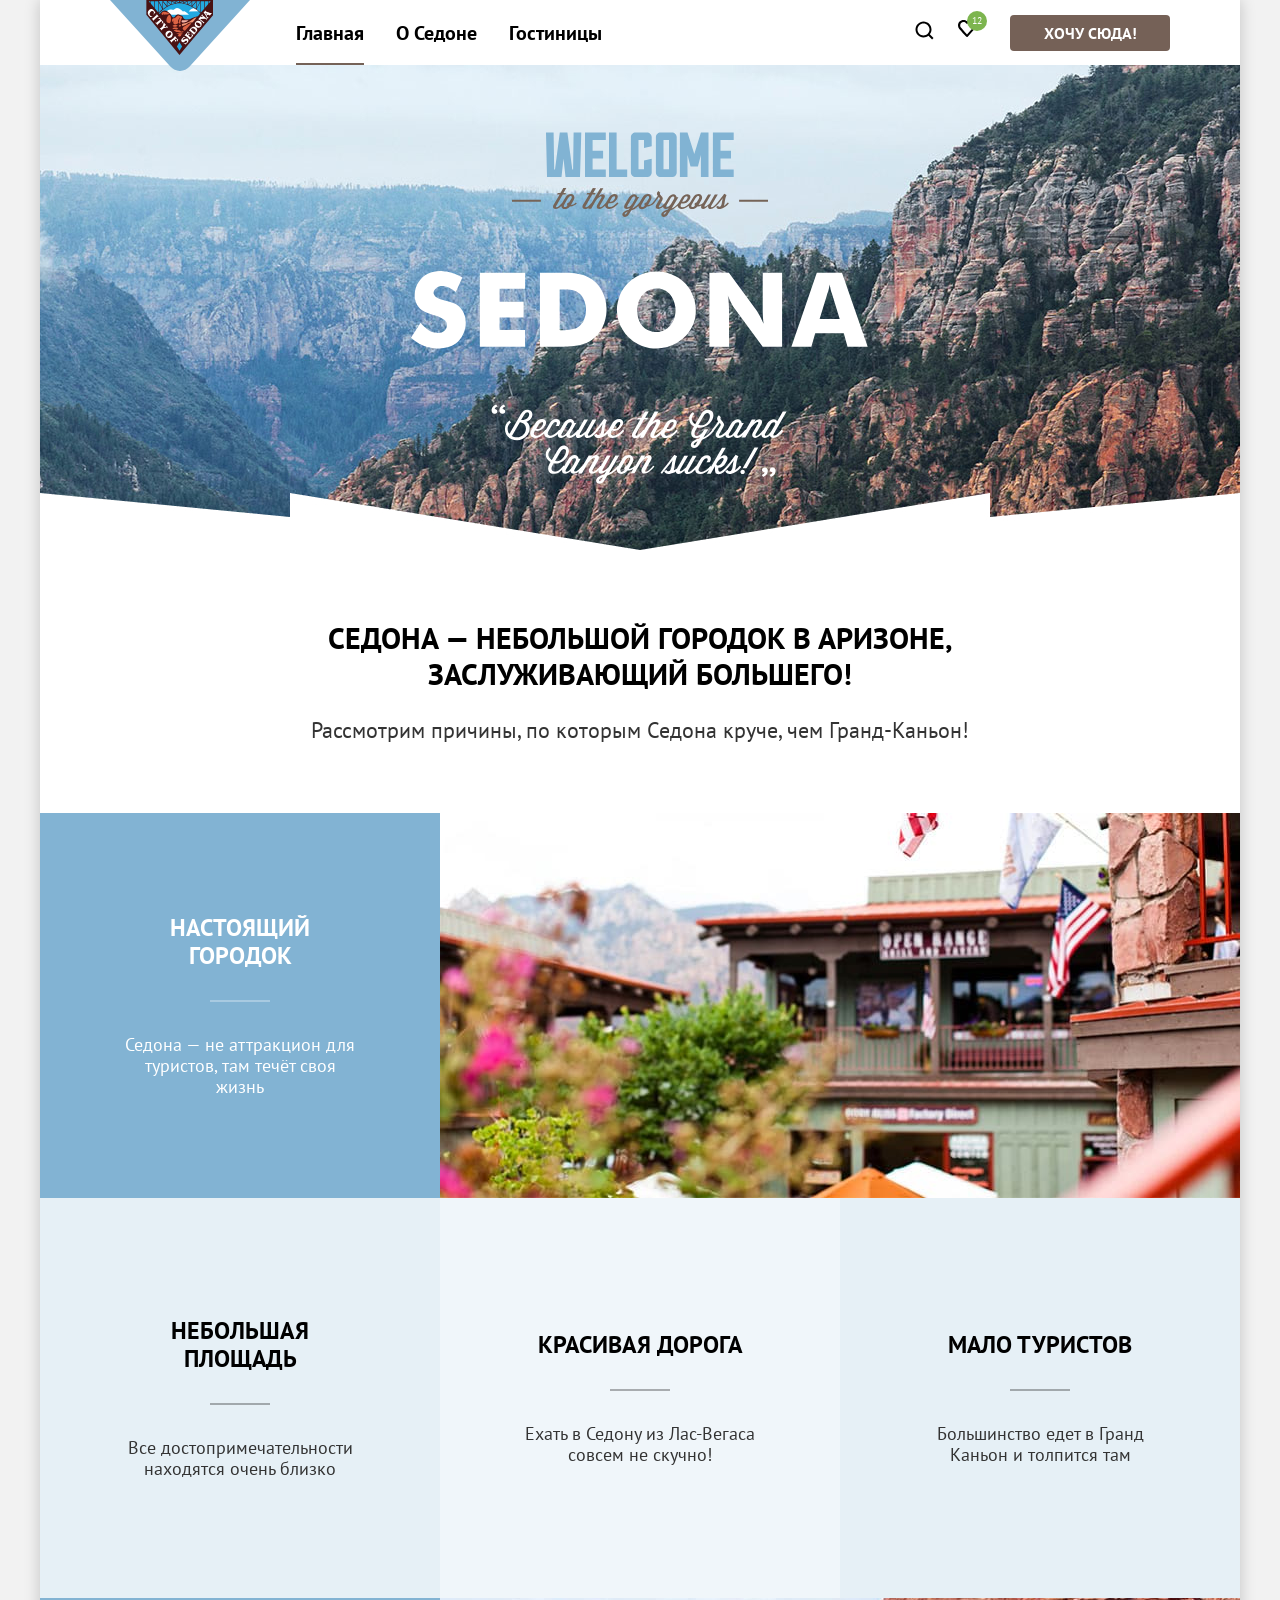
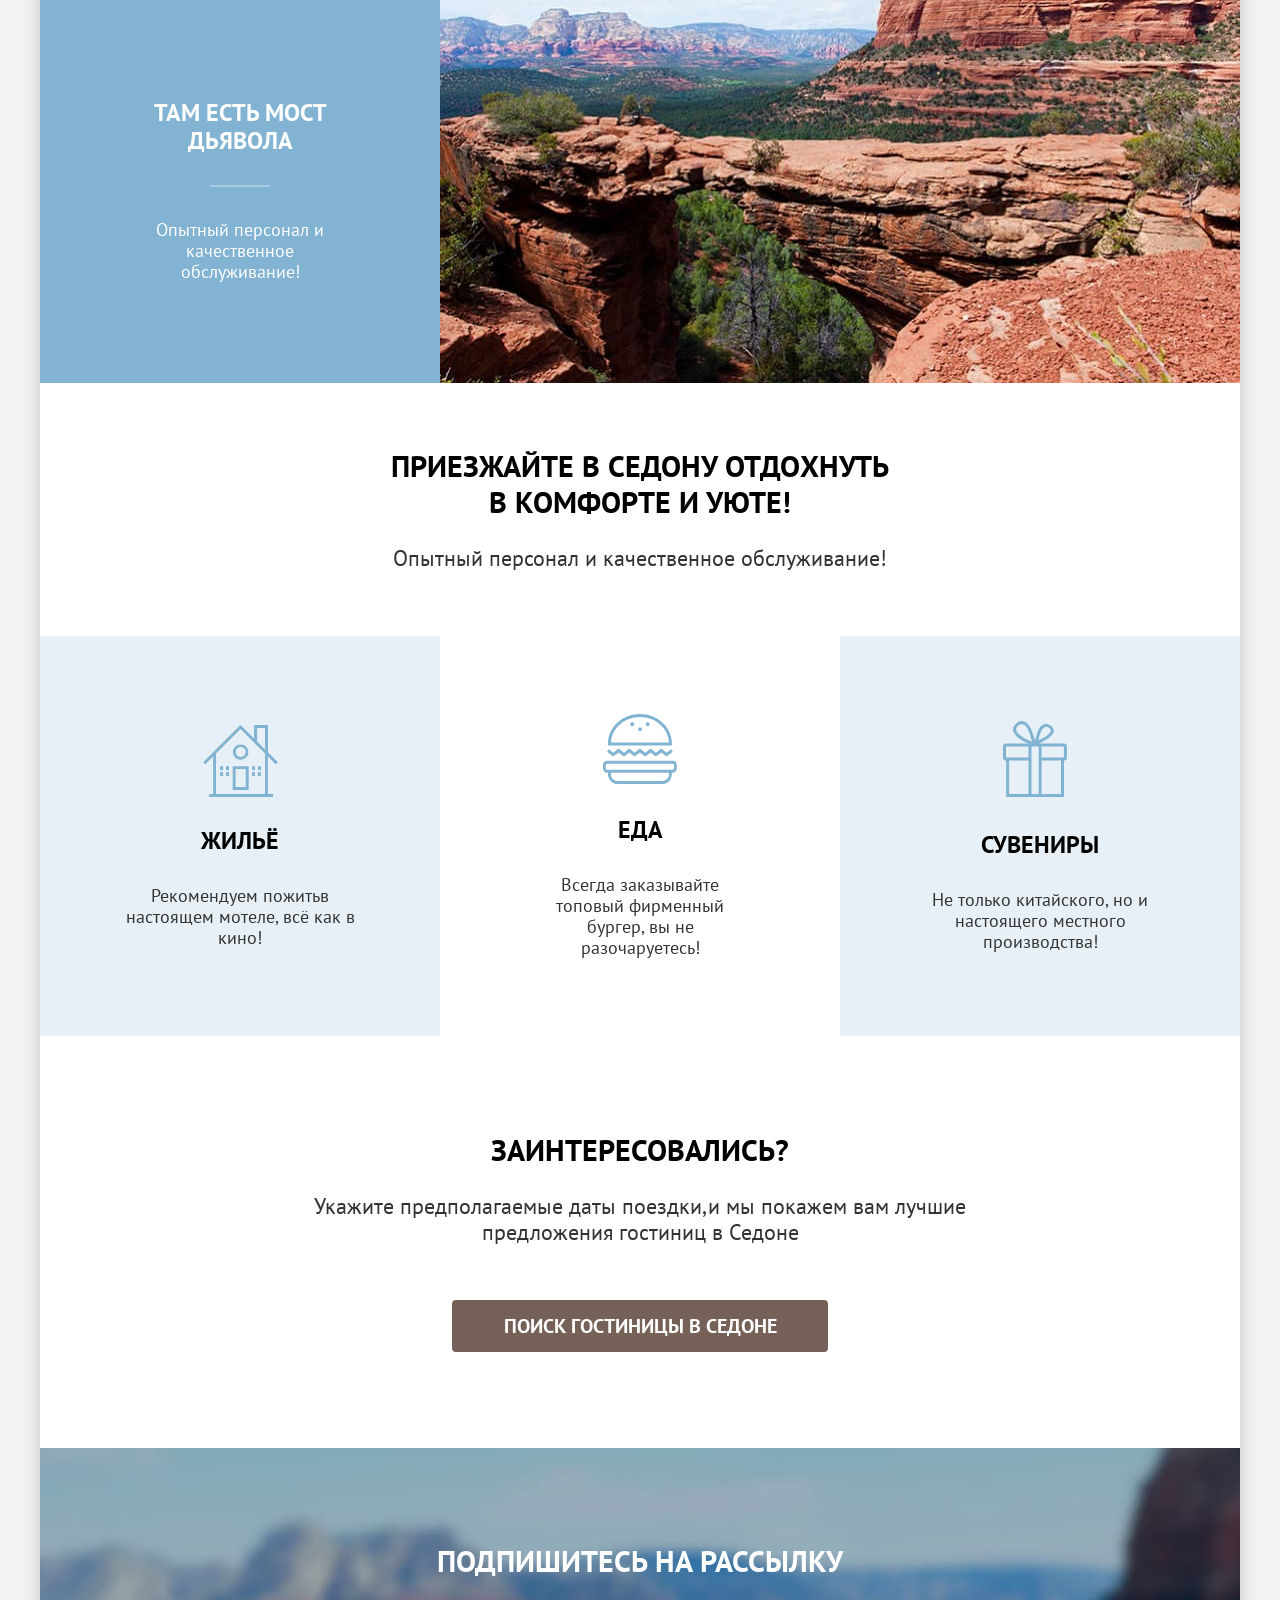
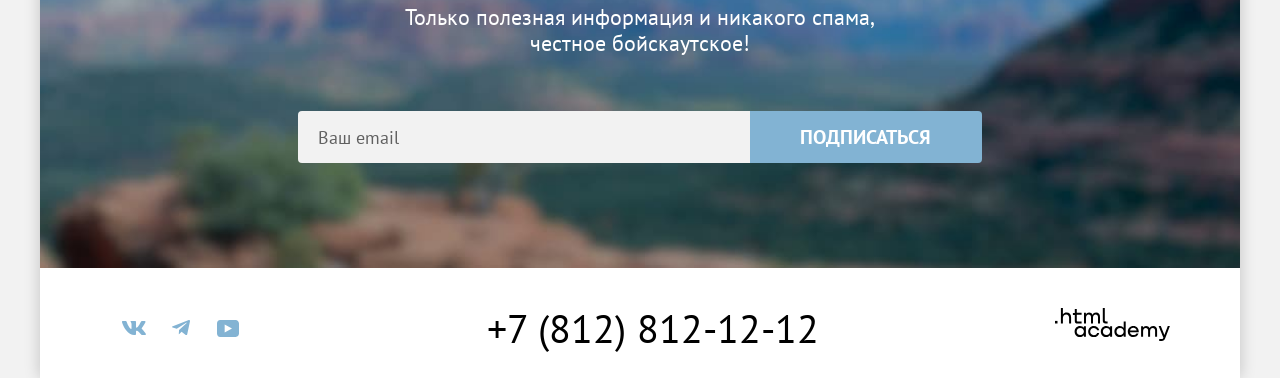
==== commit 27594c45: "вносят мелкие исправления по критериям" ====
--- a/index.html
+++ b/index.html
@@ -188,7 +188,7 @@
         <a class="phone" href="tel:+78128121212">+7 (812) 812-12-12</a>
         <a class="footer-developer" href="https://htmlacademy.ru/">
           <svg class="developer-icon" aria-hidden="true" focusable="false" width="115" height="33" viewBox="0 0 115 33"
-            fill="currentColor" xmlns="http://www.w3.org/2000/svg">
+            fill="currentColor" xmlns="http://www.w3.org/2000/svg" role="img" aria-label="Разработано HTML-Академией">
             <path d="M0 12.9V15.5H2.5V12.9H0Z" />
             <path
               d="M11.6 4.5C10 4.5 8.8 5.2 8 6.2H7.9V0H5.9V15.5H7.9V10.2C7.9 8.1 9.2 6.6 11.2 6.6C13 6.6 14.1 8 14.1 9.8V15.5H16.1V9.4C16.2 6.4 14.3 4.5 11.6 4.5Z" />
@@ -216,6 +216,73 @@
         </a>
       </footer>
     </div>
+    <div class="modal-container modal-container-close">
+      <div class="modal modal-search">
+        <section class="modal-content">
+          <h2 class="modal-title title">Поиск гостиницы в Седоне</h2>
+          <form class="modal-form" action="https://echo.htmlacademy.ru/" method="post">
+            <div class="modal-wrapper-dates">
+              <label class="modal-label" for="check-in"> Дата заезда:</label>
+              <input class="modal-input modal-input-date" type="text" id="check-in" name="check-in"
+                value="27 апреля 2020" placeholder="Укажите дату заезда" required>
+              <span class="modal-message modal-message-error">Мы не можем отправить вас в прошлое.</span>
+            </div>
+            <div class="modal-wrapper-dates">
+              <label class="modal-label" for="check-out">Дата выезда:</label>
+              <input class="modal-input modal-input-date" type="text" id="check-out" name="check-out"
+                value="1 сентября 2023" placeholder="Укажите дату выезда" required>
+              <span class="modal-message">На эти даты есть свободные номера. Пока есть.</span>
+            </div>
+            <div class="modal-wrapper-quantity">
+              <label class="modal-label modal-label-adults" for="adults">Взрослые:</label>
+              <div class="modal-counter">
+                <button class="modal-counter-button modal-counter-button-minus" type="button">
+                  <span class="visually-hidden">Уменьшить количество взрослых</span>
+                </button>
+                <input class="modal-input modal-quantity-input" type="number" id="adults" name="adults-amount"
+                  placeholder="0" value="2" min="1" max="99" step="1">
+                <button class="modal-counter-button modal-counter-button-plus" type="button">
+                  <span class="visually-hidden">Увеличить количество взрослых</span>
+                </button>
+              </div>
+            </div>
+            <div class="modal-wrapper-quantity">
+              <span class="modal-label model-label-icon">
+                <label class="modal-label">Дети:</label>
+                <span class="tooltip">
+                  <button class="tooltip-toggle" type="button" aria-labelledby="tooltip-label-date">
+                    <svg class="tooltip-icon" width="26" height="26" viewBox="0 0 26 26" fill="none"
+                      xmlns="http://www.w3.org/2000/svg">
+                      <circle cx="13" cy="13" r="13" fill="#83B3D3" />
+                      <path fill-rule="evenodd" clip-rule="evenodd" d="M12 7H14V9H12V7ZM14 19H12V10H14V19Z"
+                        fill="white" />
+                    </svg>
+                  </button>
+                  <span class="tooltip-text" role="tooltip" id="tooltip-label-date">
+                    Укажите количество детей, которые будут с вами, возраст которых от 6 до 18 лет. Дети до 6 лет
+                    размещаются бесплатно.
+                  </span>
+                </span>
+              </span>
+              <div class="modal-counter">
+                <button class="modal-counter-button modal-counter-button-minus" type="button">
+                  <span class="visually-hidden">Уменьшить количество детей</span>
+                </button>
+                <input class="modal-input modal-quantity-input" type="number" name="children-amount" placeholder="0"
+                  value="2" min="0" max="99" step="1">
+                <button class="modal-counter-button modal-counter-button-plus" type="button">
+                  <span class="visually-hidden">Увеличить количество детей</span>
+                </button>
+              </div>
+            </div>
+            <button class="modal-button button button-second" type="submit">Найти</button>
+          </form>
+        </section>
+        <button class="modal-close-button" type="button">
+          <span class="visually-hidden">Закрыть окно с формой поиска гостиницы</span>
+        </button>
+      </div>
+    </div>
   </body>
 
 </html>
--- a/style/style.css
+++ b/style/style.css
@@ -511,10 +511,11 @@
   opacity: 0.1;
 }
 
-
 .subscribe-button {
   min-width: 232px;
   min-height: 52px;
+  font-size: 20px;
+  line-height: 36px;
   border-radius: 0 4px 4px 0;
   cursor: pointer;
 }
@@ -637,15 +638,21 @@
   cursor: not-allowed;
 }
 
-.filter-mark {
+.filter-input {
+  appearance: none;
   width: 20px;
   height: 20px;
+  margin: 0;
   margin-right: 16px;
-  background-color: #ffffff;
+  background: #ffffff;
   border-radius: 4px;
 }
 
-.filter-input[type="checkbox"]:checked + .filter-mark::before {
+.filter-input[type="radio"] {
+  border-radius: 50%;
+}
+
+.filter-input[type="checkbox"]:checked::before {
   content: "";
   display: block;
   width: 20px;
@@ -655,11 +662,7 @@
   background-position: center;
 }
 
-.filter-input[type="radio"] + .filter-mark {
-  border-radius: 50%;
-}
-
-.filter-input[type="radio"]:checked + .filter-mark::before {
+.filter-input[type="radio"]:checked:before {
   content: "";
   display: block;
   width: 20px;
@@ -667,6 +670,11 @@
   background-image: url("../images/icons/round.svg");
   background-repeat: no-repeat;
   background-position: center;
+}
+
+.filter-input:focus-visible {
+  outline: 2px solid #000000;
+  outline-offset: 2px;
 }
 
 /* Range-scale in Filter section */
@@ -772,6 +780,11 @@
   box-shadow: 0 4px 10px 0 rgba(0, 0, 0, 0.25);
 }
 
+.range-thumb:disabled {
+  background-color: #999999;
+  cursor: not-allowed;
+}
+
 .range-thumb-min {
   left: 0;
 }
@@ -850,6 +863,7 @@
   padding: 14px 20px;
   font: inherit;
   border-radius: 4px;
+  background-color: transparent;
   border: 2px solid #e5e5e5;
   background-image: url("../images/icons/select-arrow-down.svg");
   background-repeat: no-repeat;
@@ -1164,3 +1178,314 @@
 .footer-developer:active .developer-icon {
   color: rgba(117, 97, 87, 0.3);
 }
+
+/* Modal */
+
+.modal-container {
+  position: fixed;
+  top: 0;
+  left: 0;
+  display: flex;
+  width: 100%;
+  height: 100%;
+  background-color: rgba(242, 242, 242, 0.8);
+  z-index: 10;
+}
+
+.modal-container-close {
+  display: none;
+}
+
+.modal-search {
+  position: relative;
+  margin: auto;
+  width: 717px;
+  padding: 64px 70px;
+  background-color: #ffffff;
+  border-radius: 30px;
+  box-shadow: 0 25px 50px 0 rgba(0, 0, 0, 0.15);
+}
+
+.modal-close-button {
+  position: absolute;
+  top: 64px;
+  right: 52px;
+  margin: 0;
+  padding: 0;
+  width: 52px;
+  height: 52px;
+  border: none;
+  border-radius: 50%;
+  background-color: #f2f2f2;
+  cursor: pointer;
+}
+
+.modal-close-button::before {
+  content: "";
+  display: block;
+  width: 14px;
+  height: 14px;
+  margin: auto;
+  background-image: url("../images/icons/close.svg");
+  background-repeat: no-repeat;
+  background-position: center;
+}
+
+.modal-close-button:hover {
+  background-color: #e5e5e5;
+}
+
+.modal-close-button:active {
+  background-color: #e5e5e5;
+}
+
+.modal-close-button:active::before {
+  opacity: 0.3;
+}
+
+.modal-title {
+  padding-right: 50px;
+  margin-bottom: 64px;
+  text-align: left;
+}
+
+.modal-form {
+  display: grid;
+  grid-template-columns: 247px 242px;
+  column-gap: 88px;
+}
+
+.modal-wrapper-dates {
+  grid-column: 1/-1;
+  display: grid;
+  grid-template-columns: 137px 1fr;
+  grid-template-rows: 48px minmax(21px, auto);
+  row-gap: 4px;
+  margin: 0;
+  margin-bottom: 23px;
+  padding: 0;
+}
+
+.modal-label {
+  align-self: center;
+  font-weight: 700;
+  font-size: 20px;
+  line-height: 24px;
+}
+
+.modal-label-icon {
+  position: relative;
+}
+
+.modal-input {
+  font-family: inherit;
+  font-weight: 700;
+  font-size: 18px;
+  line-height: 20px;
+  background-color: #f2f2f2;
+  border: none;
+  border-radius: 4px;
+}
+
+.modal-input:not(.modal-quantity-input):hover {
+  background-color: #e5e5e5;
+}
+
+.modal-input-date {
+  padding: 12px 60px 12px 20px;
+  background-image: url("../images/icons/calendar.svg");
+  background-repeat: no-repeat;
+  background-position: right 20px center;
+}
+
+.modal-message {
+  grid-column: 2/-1;
+  padding-left: 21px;
+  font-weight: 400;
+  font-size: 16px;
+  line-height: 21px;
+  color: #333333;
+}
+
+.modal-message-error {
+  color: #ff5757;
+}
+
+.modal-wrapper-quantity {
+  display: grid;
+  grid-template-columns: auto 111px;
+  grid-template-rows: 48px;
+  margin: 0;
+  padding: 0;
+}
+
+.modal-counter {
+  display: grid;
+  grid-template-columns: 40px 31px 40px;
+}
+
+.modal-quantity-input {
+  padding: 10px 2px;
+  text-align: center;
+  border-radius: 0;
+  -moz-appearance: textfield;
+  appearance: textfield;
+}
+
+.modal-quantity-input::-webkit-outer-spin-button,
+.modal-quantity-input::-webkit-inner-spin-button {
+  -webkit-appearance: none;
+  appearance: none;
+  margin: 0;
+}
+
+.modal-quantity-input:focus-visible {
+  outline: none;
+}
+
+.modal-counter:has(.modal-quantity-input:focus-visible) {
+  outline: 2px solid #000000;
+  outline-offset: 2px;
+  border-radius: 4px;
+
+}
+
+.modal-counter-button {
+  position: relative;
+  display: flex;
+  align-items: center;
+  justify-content: center;
+  width: 20px;
+  height: 20px;
+  margin: auto;
+  padding: 0;
+  border: none;
+  background-color: transparent;
+  cursor: pointer;
+  z-index: 1;
+}
+
+.modal-counter-button::before {
+  content: "";
+  display: block;
+  position: absolute;
+  inset: -14px -10px;
+  background-color: #f2f2f2;
+  z-index: -1;
+}
+
+.modal-counter-button-minus::before {
+  border-top-left-radius: 4px;
+  border-bottom-left-radius: 4px;
+}
+
+.modal-counter-button-minus::after {
+  content: "";
+  display: block;
+  width: 20px;
+  height: 20px;
+  background-image: url("../images/icons/minus.svg");
+  background-repeat: no-repeat;
+  opacity: 0.3;
+}
+
+.modal-counter-button-plus::before {
+  border-top-right-radius: 4px;
+  border-bottom-right-radius: 4px;
+}
+
+.modal-counter-button-plus::after {
+  content: "";
+  display: block;
+  width: 20px;
+  height: 20px;
+  background-image: url("../images/icons/plus.svg");
+  background-repeat: no-repeat;
+  opacity: 0.3;
+}
+
+.modal-counter-button-plus:hover::after {
+  opacity: 1;
+}
+
+.modal-counter-button-plus:active::after {
+  opacity: 0.2;
+}
+
+.modal-counter-button-minus:hover::after {
+  opacity: 1;
+}
+
+.modal-counter-button-minus:active::after {
+  opacity: 0.2;
+}
+
+.modal-button {
+  grid-column: 1/-1;
+  min-height: 60px;
+  margin-top: 48px;
+  font-family: inherit;
+  font-size: 20px;
+  line-height: 24px;
+  border-radius: 10px;
+  cursor: pointer;
+}
+
+.tooltip {
+  position: absolute;
+  margin-left: 10px;
+  width: 26px;
+  height: 26px;
+}
+
+.tooltip-toggle {
+  border: none;
+  background-color: transparent;
+  padding: 0;
+  margin: 0;
+  display: block;
+}
+
+.tooltip-icon {
+  width: 100%;
+  height: 100%;
+  display: block;
+}
+
+.tooltip-text {
+  display: none;
+  position: absolute;
+  top: 100%;
+  left: 50%;
+  transform: translateX(-50%);
+  width: 256px;
+  margin-top: 15px;
+  padding: 15px 18px 22px 18px;
+  font-weight: 400;
+  font-size: 16px;
+  line-height: 20px;
+  color: #ffffff;
+  background-color: #333333;
+  box-shadow: 0 15px 30px 0 rgba(0, 0, 0, 0.3);
+  border-radius: 10px;
+  z-index: 1;
+}
+
+.tooltip-text::after {
+  content: "";
+  display: none;
+  position: absolute;
+  left: 50%;
+  top: -9px;
+  transform: translateX(-50%);
+  width: 19px;
+  height: 9px;
+  background-image: url("../images/icons/tooltip-arrow.svg");
+}
+
+.tooltip-toggle:hover + .tooltip-text,
+.tooltip-toggle:focus + .tooltip-text,
+.tooltip-toggle:hover ~ .tooltip-text::after,
+.tooltip-toggle:focus ~ .tooltip-text::after {
+  display: block;
+}
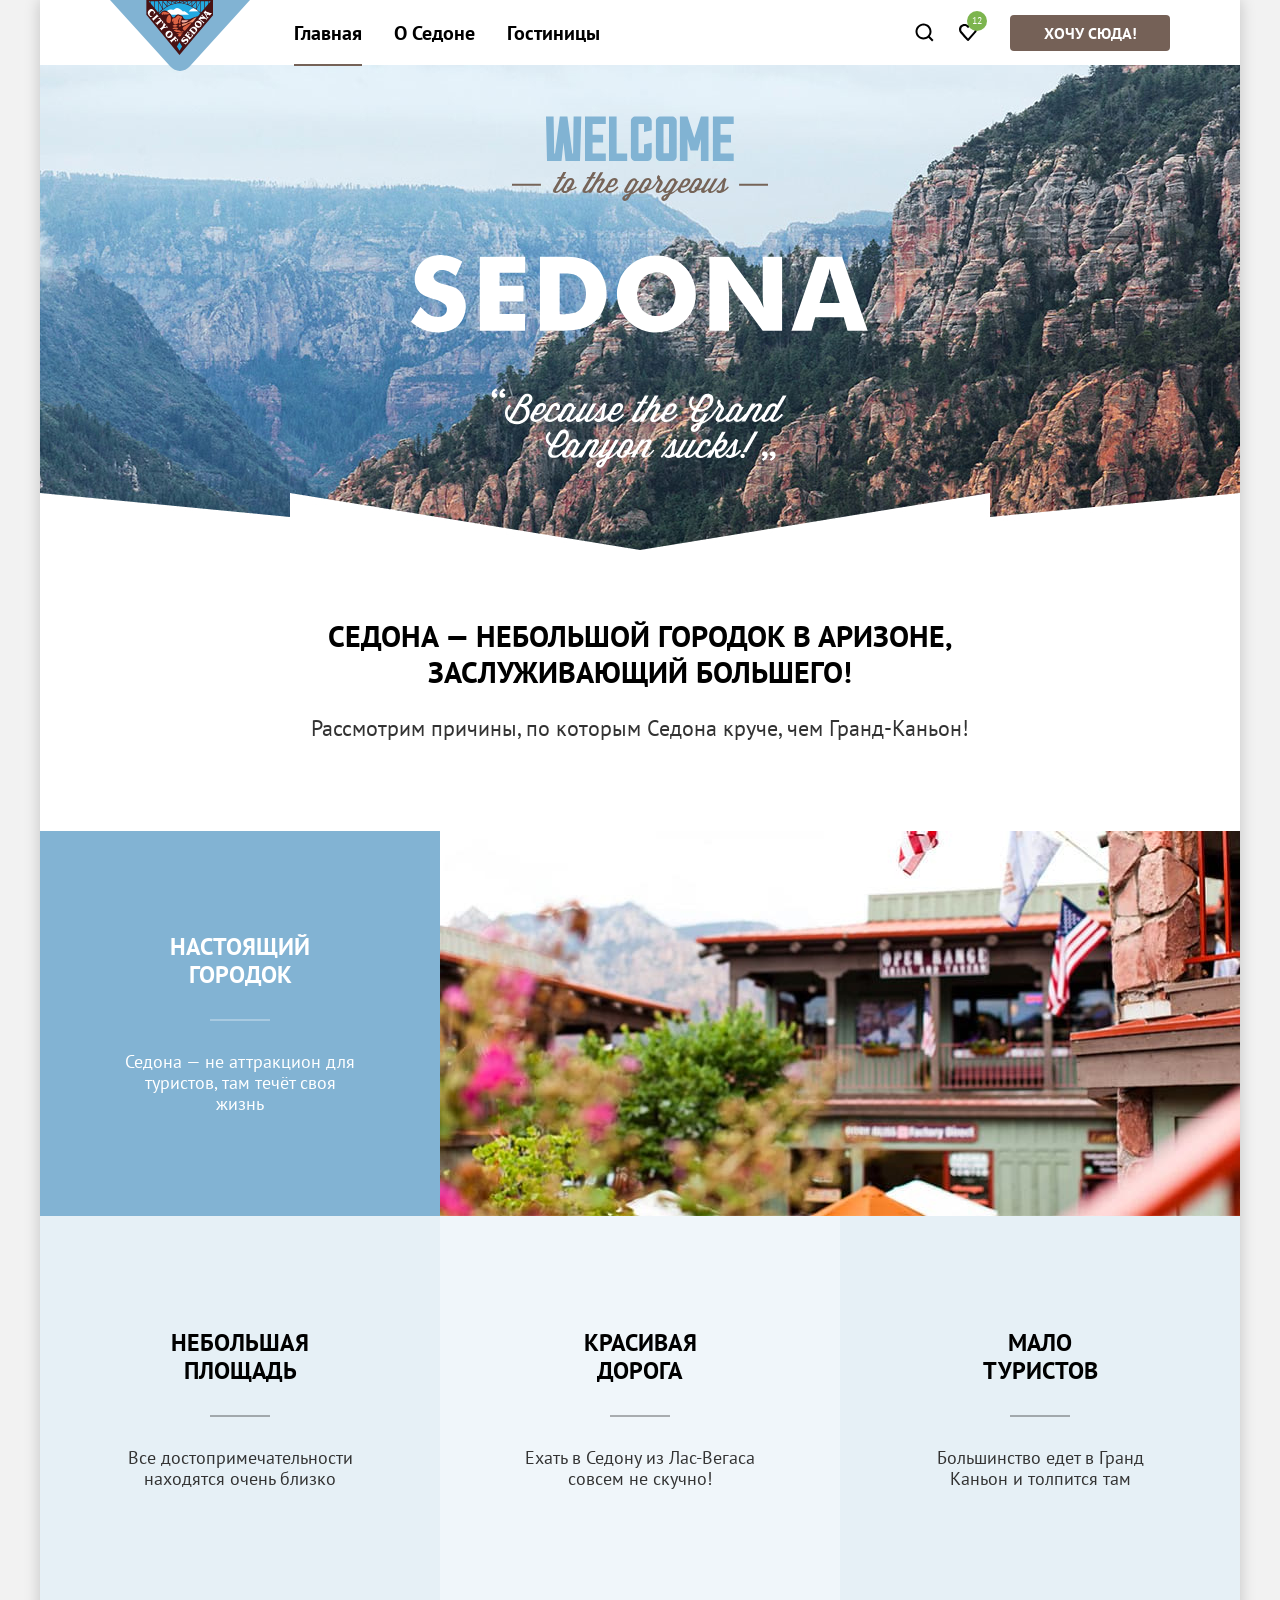
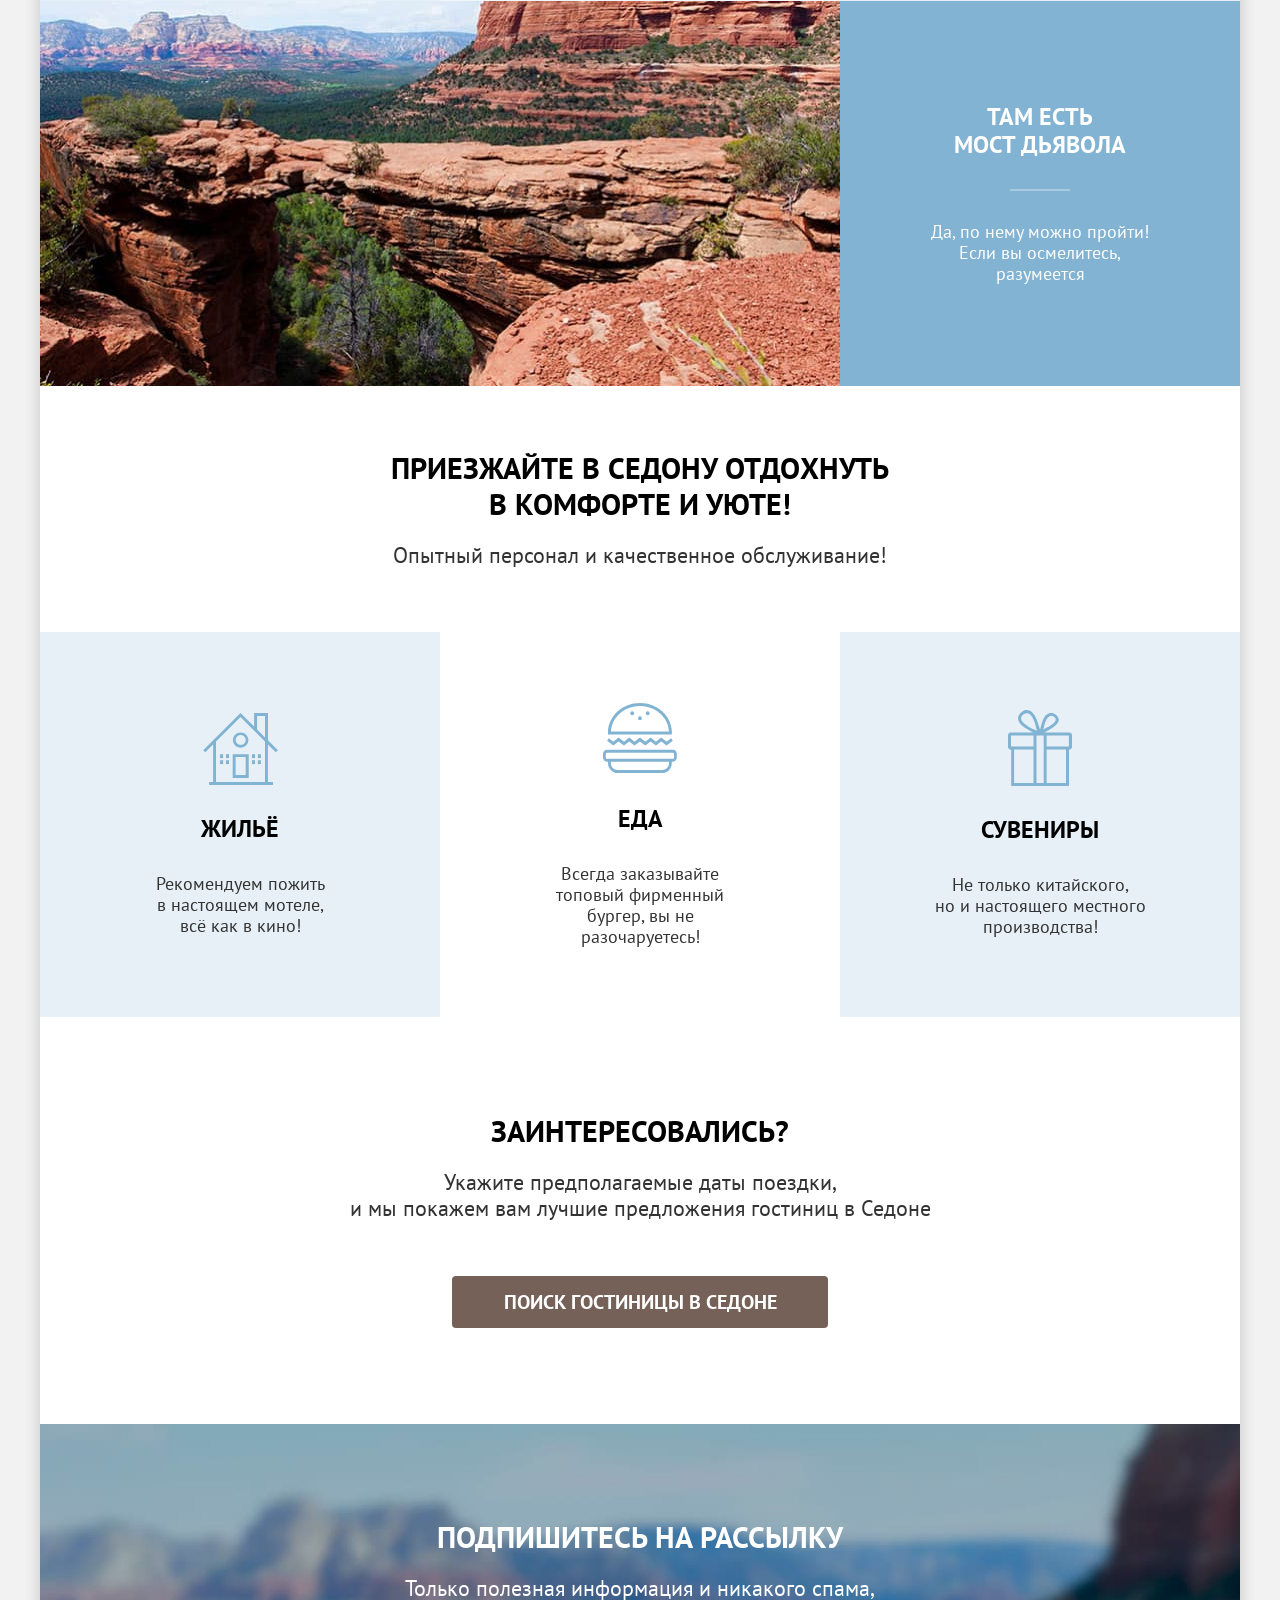
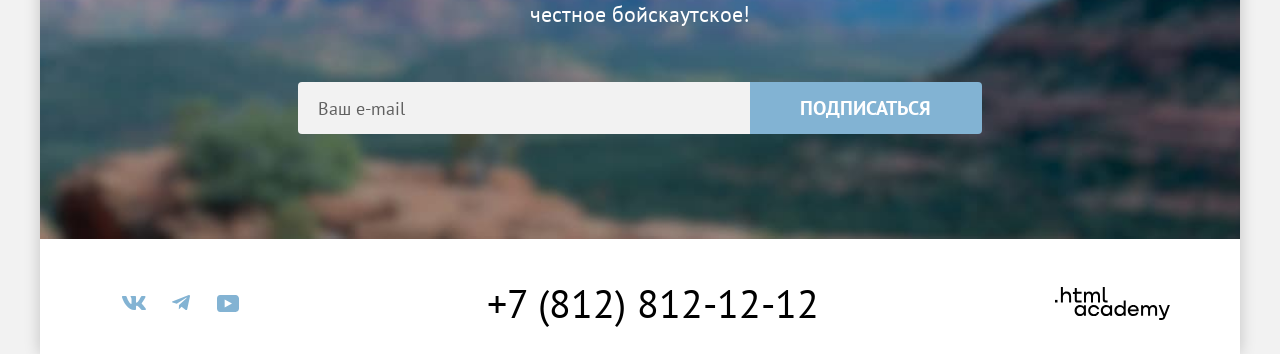
==== commit f5cc4fb8: "вносит мелкие исправления по pixel perfect" ====
--- a/index.html
+++ b/index.html
@@ -83,20 +83,20 @@
               <p class="advantages-text">Все достопримечательности находятся очень близко</p>
             </li>
             <li class="advantages-item">
-              <h3 class="advantages-title">Красивая дорога</h3>
+              <h3 class="advantages-title">Красивая<br>дорога</h3>
               <p class="advantages-text">Ехать в Седону из Лас-Вегаса совсем не скучно!</p>
             </li>
             <li class="advantages-item">
-              <h3 class="advantages-title">Мало туристов</h3>
+              <h3 class="advantages-title">Мало<br>туристов</h3>
               <p class="advantages-text">Большинство едет в Гранд Каньон и толпится там</p>
             </li>
             <li class="advantages-item-big">
+              <img class="advantages-img" src="./images/advantages-2.jpg" width="800" height="385"
+                alt="Природный мост и скалы из красного песчаника в каньоне с панорамой зеленой долины и горного плато для туризма и походов.">
               <div class="advantages-item-wrapper">
-                <h3 class="advantages-title">Там есть мост дьявола</h3>
-                <p class="advantages-text">Опытный персонал и качественное обслуживание!</p>
-              </div>
-              <img class="advantages-img" src="./images/advantages-2.jpg" width="800" height="385"
-                alt="иродный мост и скалы из красного песчаника в каньоне с панорамой зеленой долины и горного плато для туризма и походов.">
+                <h3 class="advantages-title">Там есть<br>мост дьявола</h3>
+                <p class="advantages-text">Да, по нему можно пройти! Если вы осмелитесь, разумеется</p>
+              </div>
             </li>
           </ul>
         </section>
@@ -109,17 +109,16 @@
           <ul class="service-list">
             <li class="service-item service-item-house">
               <h3 class="service-title">Жильё</h3>
-              <p class="service-text">Рекомендуем пожитьв настоящем мотеле,
-                всё как в кино!</p>
+              <p class="service-text">Рекомендуем пожить в&nbsp;настоящем мотеле,<br>всё как в кино!</p>
             </li>
             <li class="service-item service-item-food">
               <h3 class="service-title">Еда</h3>
-              <p class="service-text">Всегда заказывайте
+              <p class="service-text">Всегда заказывайте<br>
                 топовый фирменный бургер, вы не разочаруетесь!</p>
             </li>
             <li class="service-item service-item-souvenirs">
               <h3 class="service-title">Сувениры</h3>
-              <p class="service-text">Не только китайского,
+              <p class="service-text">Не только китайского,<br>
                 но и настоящего местного производства!</p>
             </li>
           </ul>
@@ -128,7 +127,8 @@
           <h2 class="visually-hidden">Поиск гостиницы в Седоне</h2>
           <div class="search-content">
             <p class="title">Заинтересовались?</p>
-            <p class="text">Укажите предполагаемые даты поездки,и мы покажем вам лучшие предложения гостиниц в Седоне
+            <p class="text">Укажите предполагаемые даты поездки,<br>и мы покажем вам лучшие предложения гостиниц в
+              Седоне
             </p>
             <button class="button button-basic search-button" type="button">Поиск гостиницы в Седоне</button>
           </div>
@@ -141,7 +141,7 @@
             <form class="subscribe-form" action="https://echo.htmlacademy.ru/" method="post">
               <label>
                 <span class="visually-hidden">Введите данные:</span>
-                <input class="subscribe-input" type="email" name="email" id="subscribe-email" placeholder="Ваш email"
+                <input class="subscribe-input" type="email" name="email" id="subscribe-email" placeholder="Ваш e-mail"
                   required>
               </label>
               <button class="button button-second subscribe-button" type="submit">Подписаться</button>
@@ -187,8 +187,9 @@
         </ul>
         <a class="phone" href="tel:+78128121212">+7 (812) 812-12-12</a>
         <a class="footer-developer" href="https://htmlacademy.ru/">
+          <span class="visually-hidden">Разработано HTML-Академией</span>
           <svg class="developer-icon" aria-hidden="true" focusable="false" width="115" height="33" viewBox="0 0 115 33"
-            fill="currentColor" xmlns="http://www.w3.org/2000/svg" role="img" aria-label="Разработано HTML-Академией">
+            fill="currentColor" xmlns="http://www.w3.org/2000/svg">
             <path d="M0 12.9V15.5H2.5V12.9H0Z" />
             <path
               d="M11.6 4.5C10 4.5 8.8 5.2 8 6.2H7.9V0H5.9V15.5H7.9V10.2C7.9 8.1 9.2 6.6 11.2 6.6C13 6.6 14.1 8 14.1 9.8V15.5H16.1V9.4C16.2 6.4 14.3 4.5 11.6 4.5Z" />
@@ -216,10 +217,10 @@
         </a>
       </footer>
     </div>
-    <div class="modal-container modal-container-close">
+    <div class="modal-container modal-container-close" role="dialog" aria-modal="true" aria-labelledby="modal-title">
       <div class="modal modal-search">
         <section class="modal-content">
-          <h2 class="modal-title title">Поиск гостиницы в Седоне</h2>
+          <h2 class="modal-title title" id="modal-title">Поиск гостиницы в Седоне</h2>
           <form class="modal-form" action="https://echo.htmlacademy.ru/" method="post">
             <div class="modal-wrapper-dates">
               <label class="modal-label" for="check-in"> Дата заезда:</label>
@@ -247,7 +248,7 @@
               </div>
             </div>
             <div class="modal-wrapper-quantity">
-              <span class="modal-label model-label-icon">
+              <span class="modal-label modal-label-icon">
                 <label class="modal-label">Дети:</label>
                 <span class="tooltip">
                   <button class="tooltip-toggle" type="button" aria-labelledby="tooltip-label-date">
--- a/style/style.css
+++ b/style/style.css
@@ -53,11 +53,12 @@
   width: 1px;
   height: 1px;
   margin: -1px;
-  padding: 0;
   border: 0;
+  padding: 0;
+  white-space: nowrap;
+  clip-path: inset(100%);
   clip: rect(0 0 0 0);
   overflow: hidden;
-
 }
 
 .button {
@@ -67,9 +68,9 @@
   font-weight: 700;
   font-size: 16px;
   line-height: 20px;
-  color: #ffffff;
   text-align: center;
   text-decoration: none;
+  color: #ffffff;
   border: none;
   text-transform: uppercase;
   border-radius: 4px;
@@ -79,47 +80,32 @@
   background-color: #756157;
 }
 
-.button-basic:hover {
-  background-color: #615048;
-}
-
+.button-basic:hover,
 .button-basic:focus-visible {
   background-color: #615048;
 }
 
-.button-basic:active {
-  color: rgba(255, 255, 255, 0.3);
-}
-
 .button-second {
   background-color: #82b3d3;
 }
 
-.button-second:hover {
-  background-color: #68a2ca;
-}
-
+.button-second:hover,
 .button-second:focus-visible {
   background-color: #68a2ca;
 }
 
-.button-second:active {
-  color: rgba(255, 255, 255, 0.3);
-}
-
 .button-select {
   background-color: #7db54f;
 }
 
-.button-select:hover {
-  background-color: #6c9e42;
-}
-
+.button-select:hover,
 .button-select:focus-visible {
   background-color: #6c9e42;
 }
 
-.button-select:active {
+.button-select:active,
+.button-basic:active,
+.button-second:active {
   color: rgba(255, 255, 255, 0.3);
 }
 
@@ -140,11 +126,12 @@
 }
 
 .nav-logo {
-  display: block;
-  width: 140px;
   position: relative;
   z-index: 1;
-  margin-right: 30px;
+  display: block;
+  flex-shrink: 0;
+  width: 140px;
+  margin-right: 28px;
   margin-bottom: -10px;
   transition: transform 0.3s ease-out;
 }
@@ -168,28 +155,30 @@
 }
 
 .nav-link {
-  display: block;
+  position: relative;
+  display: block;
+  max-width: 150px;
   padding: 20px 16px;
   font-weight: 700;
   font-size: 20px;
   line-height: 24px;
   text-align: center;
+  text-decoration: none;
   color: #000000;
-  text-decoration: none;
-}
-
-.nav-link-current {
-  text-decoration: underline;
-  text-decoration-color: #756257;
-  text-underline-offset: 18px;
-  text-decoration-thickness: 2px;
-  text-underline-position: under;
-}
-
-.nav-link:not(.nav-link-current):hover {
-  color: #756157;
-}
-
+}
+
+.nav-link-current::after {
+  position: absolute;
+  left: 50%;
+  bottom: -1px;
+  width: calc(100% - 32px);
+  height: 2px;
+  transform: translateX(-50%);
+  background-color: #756257;
+  content: "";
+}
+
+.nav-link:not(.nav-link-current):hover,
 .nav-link:not(.nav-link-current):focus-visible {
   color: #756157;
 }
@@ -206,28 +195,31 @@
   display: flex;
   min-width: 44px;
   min-height: 65px;
-  padding-left: 12px;
-  padding-right: 12px;
+}
+
+.nav-link-search {
+  padding: 22px 12px;
 }
 
 .nav-link-fav {
   position: relative;
+  padding: 24px 13px 23px;
 }
 
 .fav-counter {
+  position: absolute;
+  top: 11px;
+  right: 3px;
   display: flex;
   justify-content: center;
   align-items: center;
   width: 20px;
   height: 20px;
-  position: absolute;
-  top: 11px;
-  right: 3px;
   font-weight: 400;
   font-size: 10px;
   line-height: 10px;
+  text-align: center;
   color: #ffffff;
-  text-align: center;
   background-color: #7db54f;
   border-radius: 10px;
 }
@@ -241,13 +233,13 @@
 
 .title {
   margin: 0;
-  margin-bottom: 25px;
+  margin-bottom: 20px;
   font-weight: 700;
   font-size: 30px;
   line-height: 36px;
   text-align: center;
+  text-transform: uppercase;
   color: #000000;
-  text-transform: uppercase;
 }
 
 .text {
@@ -258,8 +250,9 @@
 }
 
 .hero {
-  display: flex;
+  /* display: flex; */
   height: 485px;
+  padding: 51px;
   color: #ffffff;
   background-color: #a9bfcc;
   background-image: url("../images/index-hero-background.jpg");
@@ -270,7 +263,8 @@
 
 .hero-img {
   display: block;
-  margin: auto;
+  height: fit-content;
+  margin: 0 auto;
 }
 
 .advantages,
@@ -280,10 +274,14 @@
 
 .advantages-content {
   max-width: 700px;
-  padding: 70px 0;
+  padding: 68px 0 90px;
   margin: 0 auto;
 }
 
+.advantages-content .title {
+  margin-bottom: 25px;
+}
+
 .advantages-list {
   display: flex;
   flex-wrap: wrap;
@@ -294,22 +292,22 @@
 
 .advantages-title {
   margin: 0;
-  margin-bottom: 32px;
+  margin-bottom: 30px;
   font-weight: 700;
   font-size: 24px;
   line-height: 28px;
   text-align: center;
+  text-transform: uppercase;
   color: #000000;
-  text-transform: uppercase;
 }
 
 .advantages-title::after {
-  content: "";
   display: block;
   margin: 30px auto 0;
   width: 60px;
   height: 2px;
   background-color: rgba(0, 0, 0, 0.3);
+  content: "";
 }
 
 .advantages-item-big .advantages-title::after {
@@ -346,7 +344,7 @@
   justify-content: center;
   align-items: center;
   width: 400px;
-  min-height: 400px;
+  min-height: 385px;
   padding: 25px 85px;
   background-color: rgba(131, 179, 211, 0.12);
 }
@@ -361,8 +359,8 @@
 
 .service-content {
   max-width: 700px;
-  padding: 65px 0;
   margin: 0 auto;
+  padding: 64px 0;
 }
 
 .service-title {
@@ -373,8 +371,8 @@
   font-size: 24px;
   line-height: 28px;
   text-align: center;
+  text-transform: uppercase;
   color: #000000;
-  text-transform: uppercase;
 }
 
 .service-text {
@@ -395,9 +393,9 @@
   flex-direction: column;
   justify-content: center;
   align-items: center;
+  width: 400px;
+  min-height: 385px;
   padding: 25px 85px;
-  width: 400px;
-  min-height: 400px;
   background-color: rgba(131, 179, 211, 0.2);
 }
 
@@ -415,21 +413,23 @@
 }
 
 .service-item-food::before {
-  content: "";
   display: block;
   width: 75px;
   height: 72px;
   background-image: url("../images/icons/food.svg");
   background-repeat: no-repeat;
+  content: "";
 }
 
 .service-item-souvenirs::before {
+  display: block;
+  width: 75px;
+  height: 76px;
+  margin-top: -3px;
+  margin-left: 10px;
+  background-image: url("../images/icons/present.svg");
+  background-repeat: no-repeat;
   content: "";
-  display: block;
-  width: 75px;
-  height: 80px;
-  background-image: url("../images/icons/present.svg");
-  background-repeat: no-repeat;
 }
 
 .search {
@@ -474,8 +474,8 @@
 
 .subscribe-form {
   display: grid;
+  grid-template-columns: auto min-content;
   width: 684px;
-  grid-template-columns: auto min-content;
   margin-top: 55px;
 }
 
@@ -533,41 +533,42 @@
 
 .main-title {
   margin: 0;
-  margin-bottom: 8px;
+  margin-bottom: 7px;
   font-size: 60px;
   line-height: 78px;
 }
 
 .main-header-list {
+  display: flex;
+  align-items: center;
   margin: 0;
   margin-bottom: 40px;
   padding: 0;
-  display: flex;
-  align-items: center;
   list-style-type: none;
 }
 
 .main-header-item {
   position: relative;
   padding-right: 18px;
-  margin-right: 10px;
+  margin-right: 5px;
 }
 
 .main-header-item:not(:last-child)::after {
-  content: "";
+  position: absolute;
+  right: 5px;
+  top: 50%;
   display: block;
   width: 8px;
   height: 10px;
-  position: absolute;
-  right: 0;
-  top: 50%;
+  background-image: url("../images/icons/breadcrumb-arrow.svg");
+  background-repeat: no-repeat;
   transform: translateY(-50%);
-  background-image: url("../images/icons/breadcrumb-arrow.svg");
-  background-repeat: no-repeat;
+  content: "";
 }
 
 .breadcrumbs {
   margin: 0;
+  margin-right: 5px;
   padding: 0;
   font-size: 16px;
   line-height: 21px;
@@ -576,8 +577,8 @@
 }
 
 .breadcrumbs-home {
-  display: block;
   box-sizing: content-box;
+  display: block;
   width: 13px;
   height: 15px;
   padding: 8px;
@@ -612,17 +613,25 @@
 .filter-fieldset {
   display: flex;
   flex-direction: column;
-  margin: 0;
-  margin-right: 70px;
-  padding: 0;
   min-width: 150px;
   min-height: 157px;
+  margin: 0;
+  padding: 0;
   border: none;
 }
 
+.filter-infrastructure {
+  margin-right: 66px;
+}
+
+.filter-living {
+  margin-right: 70px;
+}
+
 .filter-label {
-  display: flex;
-  align-items: center;
+  display: grid;
+  grid-template-columns: 20px 1fr;
+  column-gap: 16px;
 }
 
 .filter-label:hover {
@@ -643,7 +652,6 @@
   width: 20px;
   height: 20px;
   margin: 0;
-  margin-right: 16px;
   background: #ffffff;
   border-radius: 4px;
 }
@@ -652,24 +660,21 @@
   border-radius: 50%;
 }
 
-.filter-input[type="checkbox"]:checked::before {
-  content: "";
+.filter-input:checked::before {
   display: block;
   width: 20px;
   height: 20px;
+  background-repeat: no-repeat;
+  background-position: center;
+  content: "";
+}
+
+.filter-input[type="checkbox"]:checked::before {
   background-image: url("../images/icons/tick.svg");
-  background-repeat: no-repeat;
-  background-position: center;
-}
-
-.filter-input[type="radio"]:checked:before {
-  content: "";
-  display: block;
-  width: 20px;
-  height: 20px;
+}
+
+.filter-input[type="radio"]:checked::before {
   background-image: url("../images/icons/round.svg");
-  background-repeat: no-repeat;
-  background-position: center;
 }
 
 .filter-input:focus-visible {
@@ -680,6 +685,7 @@
 /* Range-scale in Filter section */
 
 .filter-range {
+  display: block;
   max-width: 290px;
   margin-left: 70px;
 }
@@ -688,7 +694,7 @@
   display: grid;
   grid-template-columns: 143px 1px 143px;
   grid-template-rows: 48px 20px;
-  row-gap: 36px;
+  row-gap: 24px;
 }
 
 .range-label {
@@ -845,19 +851,21 @@
 }
 
 .catalog-content {
-  margin-bottom: 40px;
-  padding: 0;
-  display: flex;
+  display: flex;
+  align-items: center;
+  margin-bottom: 38px;
+  padding: 0;
 }
 
 .catalog-title {
   max-width: 400px;
-  margin: 0;
+  margin-bottom: 0;
   margin-right: 200px;
   text-align: left;
 }
 
 .catalog-select {
+  appearance: none;
   width: 292px;
   height: 50px;
   padding: 14px 20px;
@@ -868,7 +876,6 @@
   background-image: url("../images/icons/select-arrow-down.svg");
   background-repeat: no-repeat;
   background-position: right 20px center;
-  appearance: none;
 }
 
 .catalog-select:not(:disabled):hover {
@@ -883,18 +890,18 @@
 .catalog-view-list {
   display: flex;
   flex-wrap: wrap;
+  max-width: 208px;
   margin: 0;
   margin-left: auto;
   padding: 0;
-  max-width: 208px;
   gap: 8px;
   list-style-type: none;
 }
 
 .view-button {
   display: block;
-  width: 46px;
-  height: 46px;
+  width: 48px;
+  height: 48px;
   border: 2px solid #e5e5e5;
   border-radius: 4px;
   background-repeat: no-repeat;
@@ -933,10 +940,9 @@
 .cards-container {
   display: flex;
   flex-wrap: wrap;
-  padding-bottom: 40px;
   gap: 20px;
+  padding-bottom: 38px;
   border-bottom: 1px solid #e6e6e6;
-
 }
 
 .card {
@@ -945,8 +951,8 @@
   grid-template-rows: 1fr;
   column-gap: 20px;
   row-gap: 16px;
+  width: 340px;
   padding: 20px;
-  width: 340px;
   border: 1px solid #e6e6e6;
   border-radius: 4px;
 }
@@ -1000,10 +1006,10 @@
 }
 
 .card-star {
-  margin: 0;
-  padding: 10px 0;
   width: 140px;
   height: 37px;
+  margin: 0;
+  padding: 10px 0;
   background-image: url("../images/icons/star.svg");
   background-repeat: repeat-x;
   background-position: 0 center;
@@ -1027,8 +1033,8 @@
 }
 
 .card-rate {
-  margin: 0;
   width: 140px;
+  margin: 0;
   padding: 8px 8px;
   font-size: 16px;
   line-height: 20px;
@@ -1058,8 +1064,8 @@
   font-size: 20px;
   line-height: 36px;
   text-align: center;
+  text-decoration: none;
   color: #ffffff;
-  text-decoration: none;
   background-color: #82b3d3;
   border-radius: 4px;
 }
@@ -1105,7 +1111,7 @@
 
 .page-footer {
   display: flex;
-  padding: 40px 70px 30px;
+  padding: 44px 70px 30px;
   background-color: #ffffff;
 }
 
@@ -1150,8 +1156,8 @@
   font-size: 40px;
   line-height: 40px;
   text-align: center;
+  text-decoration: none;
   color: #000000;
-  text-decoration: none;
 }
 
 .phone:hover {
@@ -1164,6 +1170,10 @@
 
 .phone:active {
   color: rgba(117, 97, 87, 0.3);
+}
+
+.footer-developer {
+  padding-top: 4px;
 }
 
 .developer-icon {
@@ -1185,11 +1195,11 @@
   position: fixed;
   top: 0;
   left: 0;
+  z-index: 10;
   display: flex;
   width: 100%;
   height: 100%;
   background-color: rgba(242, 242, 242, 0.8);
-  z-index: 10;
 }
 
 .modal-container-close {
@@ -1198,8 +1208,8 @@
 
 .modal-search {
   position: relative;
+  width: 717px;
   margin: auto;
-  width: 717px;
   padding: 64px 70px;
   background-color: #ffffff;
   border-radius: 30px;
@@ -1210,10 +1220,10 @@
   position: absolute;
   top: 64px;
   right: 52px;
-  margin: 0;
-  padding: 0;
   width: 52px;
   height: 52px;
+  margin: 0;
+  padding: 0;
   border: none;
   border-radius: 50%;
   background-color: #f2f2f2;
@@ -1221,7 +1231,6 @@
 }
 
 .modal-close-button::before {
-  content: "";
   display: block;
   width: 14px;
   height: 14px;
@@ -1229,6 +1238,7 @@
   background-image: url("../images/icons/close.svg");
   background-repeat: no-repeat;
   background-position: center;
+  content: "";
 }
 
 .modal-close-button:hover {
@@ -1352,6 +1362,7 @@
 
 .modal-counter-button {
   position: relative;
+  z-index: 1;
   display: flex;
   align-items: center;
   justify-content: center;
@@ -1362,16 +1373,15 @@
   border: none;
   background-color: transparent;
   cursor: pointer;
-  z-index: 1;
 }
 
 .modal-counter-button::before {
-  content: "";
-  display: block;
   position: absolute;
+  z-index: -1;
+  display: block;
   inset: -14px -10px;
   background-color: #f2f2f2;
-  z-index: -1;
+  content: "";
 }
 
 .modal-counter-button-minus::before {
@@ -1433,31 +1443,31 @@
 
 .tooltip {
   position: absolute;
-  margin-left: 10px;
   width: 26px;
   height: 26px;
+  margin-left: 10px;
 }
 
 .tooltip-toggle {
+  display: block;
+  padding: 0;
+  margin: 0;
   border: none;
   background-color: transparent;
-  padding: 0;
-  margin: 0;
-  display: block;
 }
 
 .tooltip-icon {
+  display: block;
   width: 100%;
   height: 100%;
-  display: block;
 }
 
 .tooltip-text {
-  display: none;
   position: absolute;
   top: 100%;
   left: 50%;
-  transform: translateX(-50%);
+  z-index: 1;
+  display: none;
   width: 256px;
   margin-top: 15px;
   padding: 15px 18px 22px 18px;
@@ -1468,19 +1478,20 @@
   background-color: #333333;
   box-shadow: 0 15px 30px 0 rgba(0, 0, 0, 0.3);
   border-radius: 10px;
-  z-index: 1;
+  transform: translateX(-50%);
+
 }
 
 .tooltip-text::after {
-  content: "";
-  display: none;
   position: absolute;
   left: 50%;
   top: -9px;
-  transform: translateX(-50%);
+  display: none;
   width: 19px;
   height: 9px;
   background-image: url("../images/icons/tooltip-arrow.svg");
+  transform: translateX(-50%);
+  content: "";
 }
 
 .tooltip-toggle:hover + .tooltip-text,
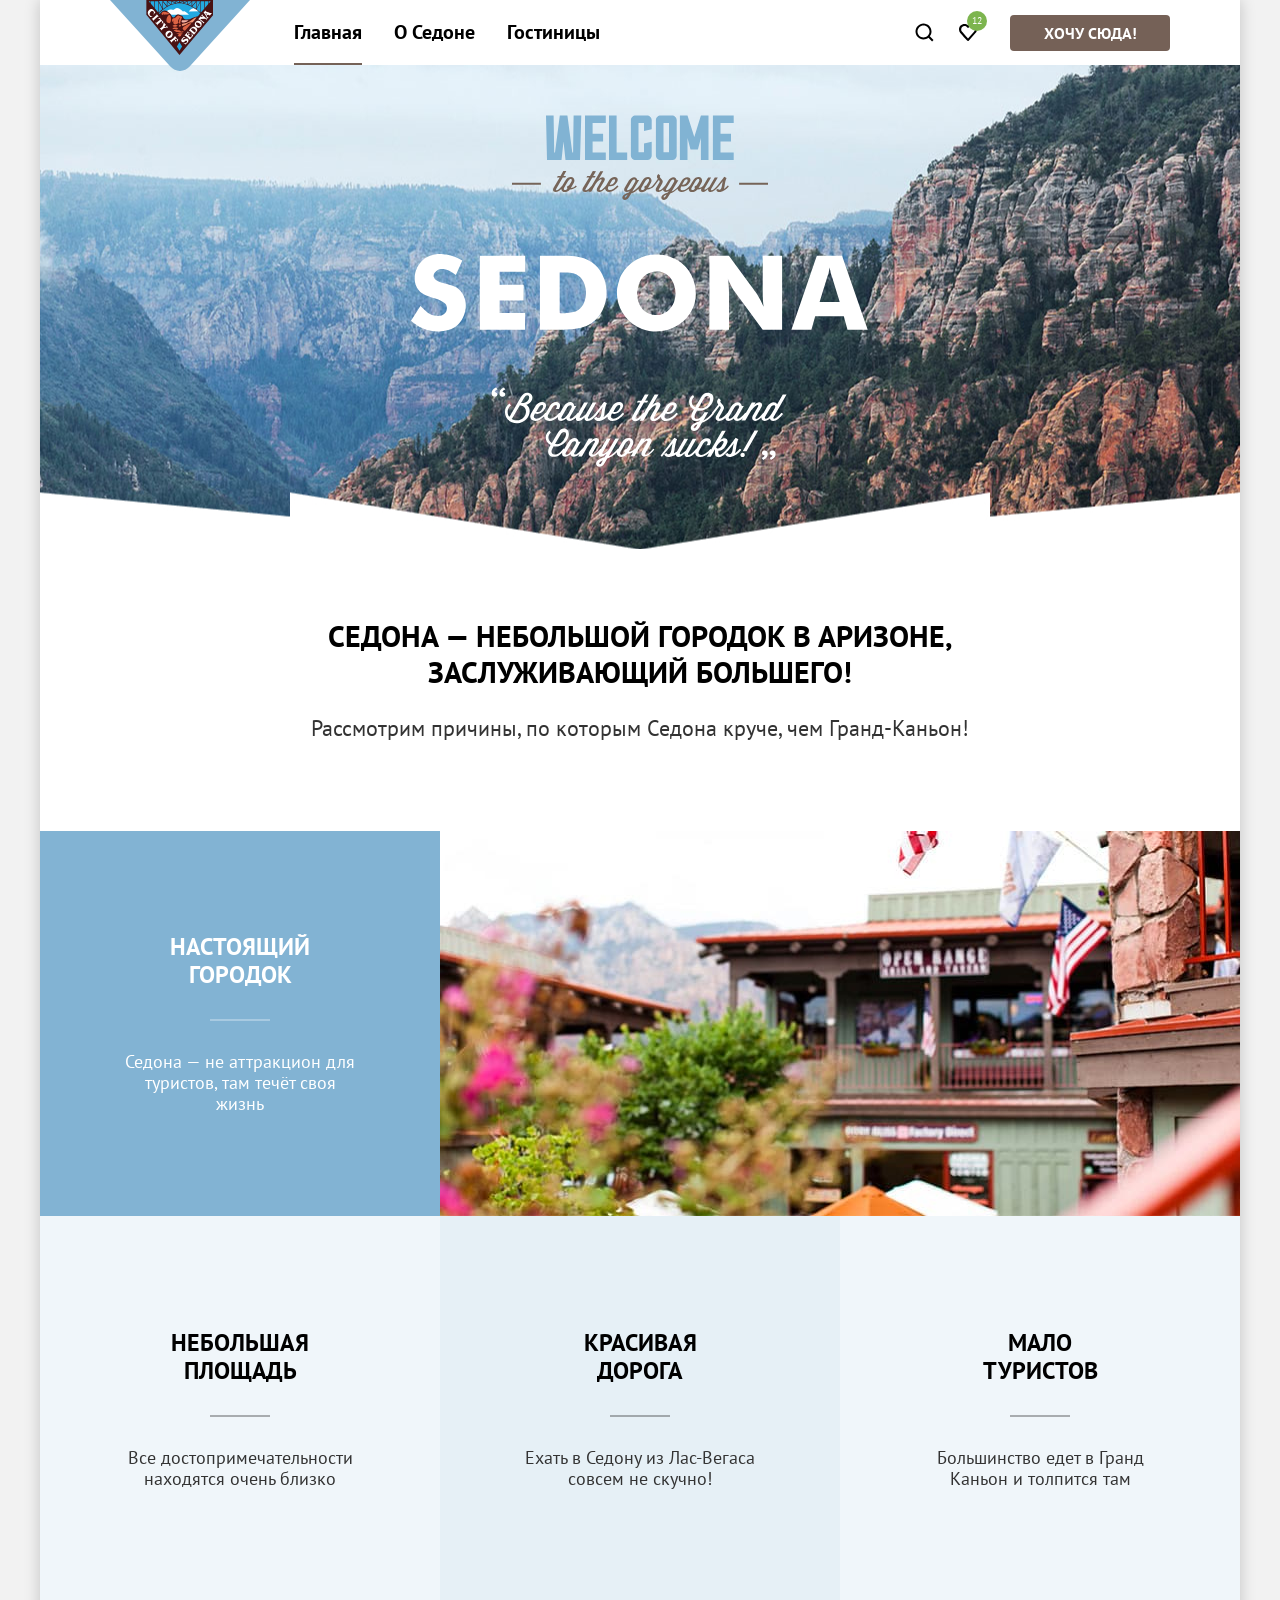
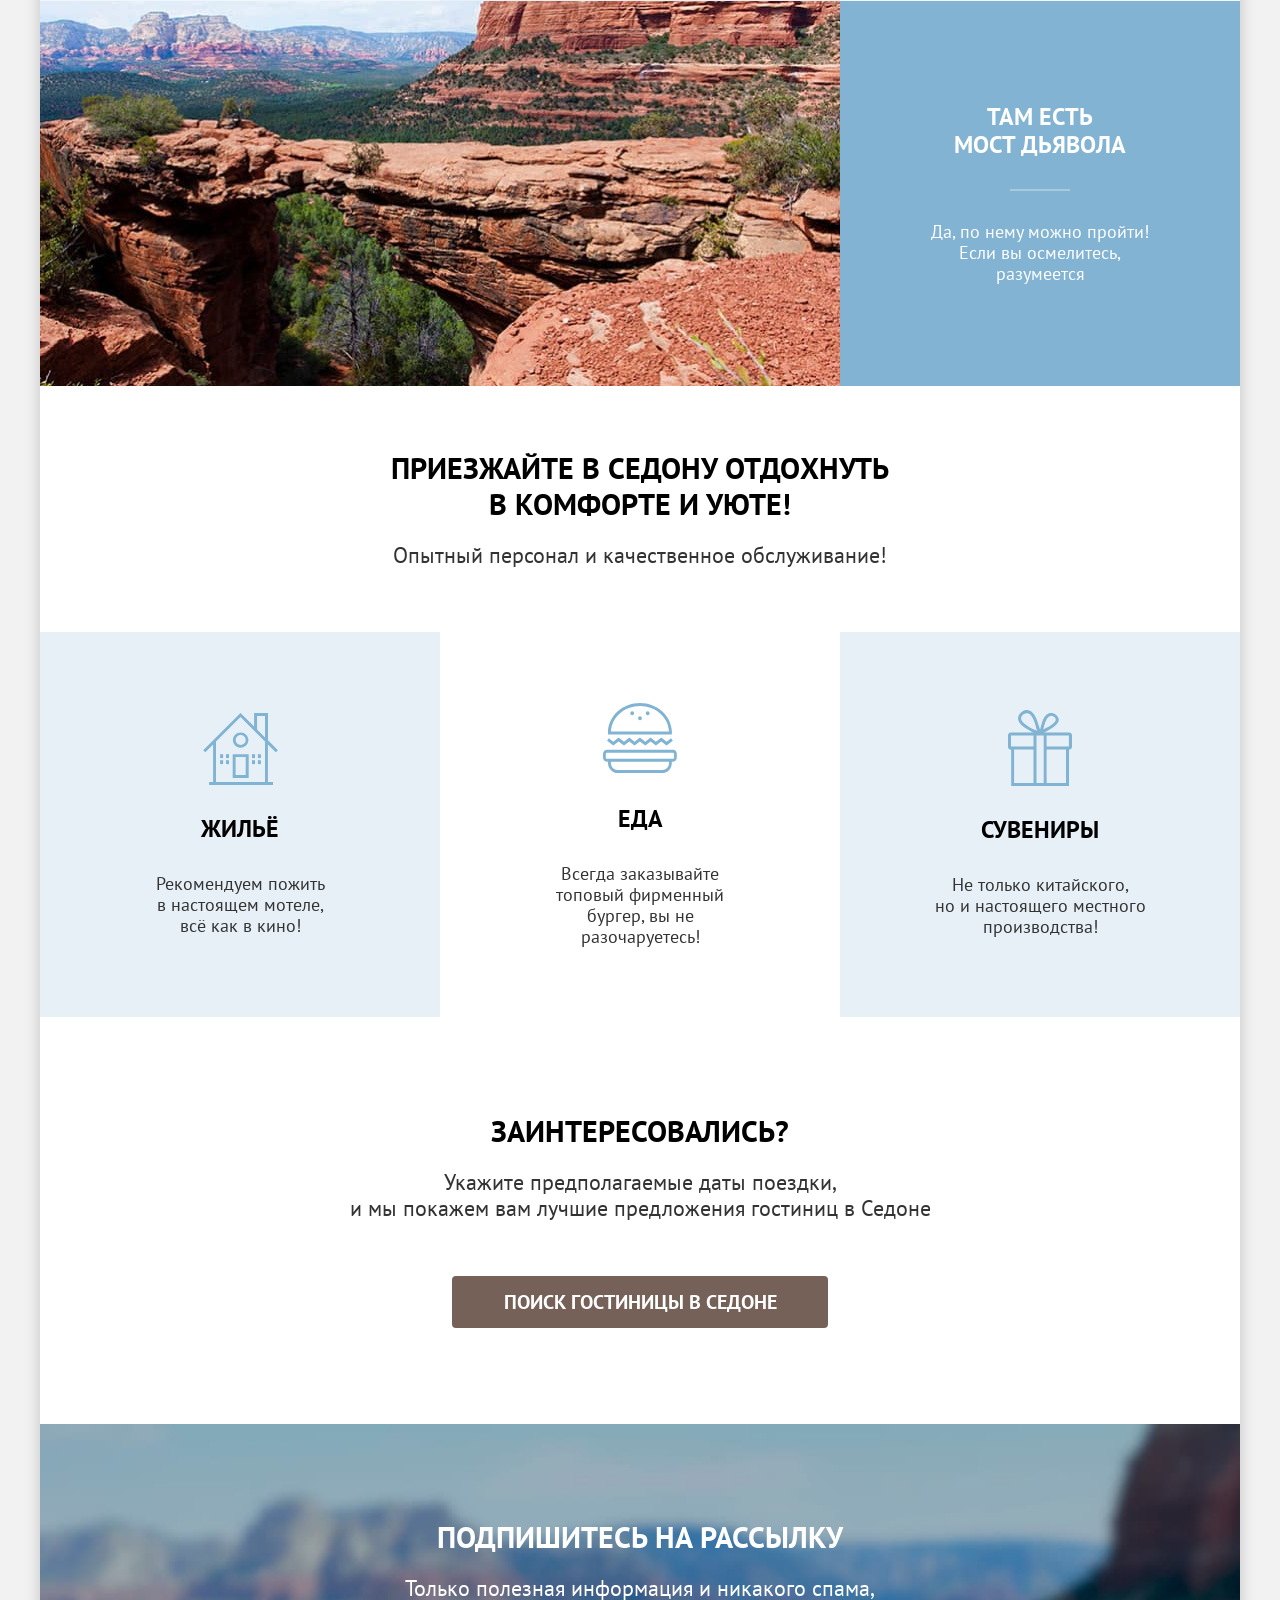
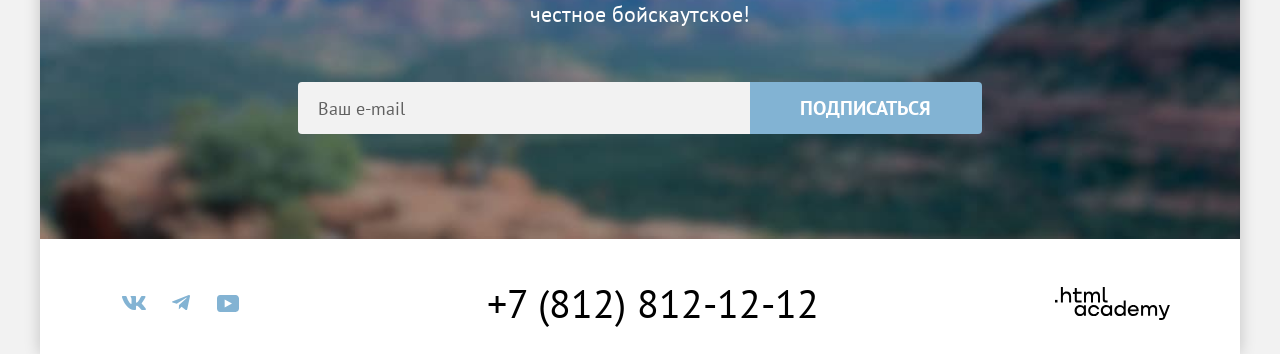
==== commit 51b0e604: "вносит исправления после попытки первой попытки защиты" ====
--- a/index.html
+++ b/index.html
@@ -11,7 +11,7 @@
 
   <body>
     <div class="page-container">
-      <header class="page-header">
+      <header class="page-header" data-test="header">
         <nav class="nav">
           <a class="nav-logo logo" href="./index.html">
             <img src="./images/logo-sedona.svg" width="140" height="70" alt="Логотип City of Sedona.">
@@ -56,13 +56,13 @@
           </ul>
         </nav>
       </header>
-      <main class="page-main">
-        <section class="hero">
+      <main class="page-main" data-test="main">
+        <section class="hero" data-test="hero">
           <h1 class="visually-hidden">Седона – небольшой город на севере штата Аризона в США.</h1>
           <img class="hero-img" src="./images/hero-welcome-to-sedona.svg" width="458" height="352"
             alt="Welcome to the georgeous Sedona! Because the Grand-Canyon sucks!">
         </section>
-        <section class="advantages">
+        <section class="advantages" data-test="advantages">
           <h2 class="visually-hidden">Причины для посещения</h2>
           <div class="advantages-content">
             <p class="title">Седона — небольшой городок в Аризоне,
@@ -100,7 +100,7 @@
             </li>
           </ul>
         </section>
-        <section class="service">
+        <section class="service" data-test="service">
           <h2 class="visually-hidden">Условия сервиса и обслуживания</h2>
           <div class="service-content">
             <p class="title">Приезжайте в Седону отдохнуть в&nbsp;комфорте&nbsp;и уюте!</p>
@@ -123,7 +123,7 @@
             </li>
           </ul>
         </section>
-        <section class="search">
+        <section class="search" data-test="search">
           <h2 class="visually-hidden">Поиск гостиницы в Седоне</h2>
           <div class="search-content">
             <p class="title">Заинтересовались?</p>
@@ -133,7 +133,7 @@
             <button class="button button-basic search-button" type="button">Поиск гостиницы в Седоне</button>
           </div>
         </section>
-        <section class="subscribe">
+        <section class="subscribe" data-test="subscribe">
           <h2 class="visually-hidden">Подписка</h2>
           <div class="subscribe-content">
             <p class="title">Подпишитесь на рассылку</p>
@@ -149,7 +149,7 @@
           </div>
         </section>
       </main>
-      <footer class="page-footer">
+      <footer class="page-footer" data-test="footer">
         <ul class="social-list">
           <li class="social-item">
             <a class="social-link" href="https://vk.ru/htmlacademy">
@@ -186,7 +186,7 @@
           </li>
         </ul>
         <a class="phone" href="tel:+78128121212">+7 (812) 812-12-12</a>
-        <a class="footer-developer" href="https://htmlacademy.ru/">
+        <a class="footer-developer" href="https://htmlacademy.ru/intensive/htmlcss">
           <span class="visually-hidden">Разработано HTML-Академией</span>
           <svg class="developer-icon" aria-hidden="true" focusable="false" width="115" height="33" viewBox="0 0 115 33"
             fill="currentColor" xmlns="http://www.w3.org/2000/svg">
@@ -223,13 +223,13 @@
           <h2 class="modal-title title" id="modal-title">Поиск гостиницы в Седоне</h2>
           <form class="modal-form" action="https://echo.htmlacademy.ru/" method="post">
             <div class="modal-wrapper-dates">
-              <label class="modal-label" for="check-in"> Дата заезда:</label>
+              <label class="modal-label" for="check-in"> Дата Заезда:</label>
               <input class="modal-input modal-input-date" type="text" id="check-in" name="check-in"
                 value="27 апреля 2020" placeholder="Укажите дату заезда" required>
               <span class="modal-message modal-message-error">Мы не можем отправить вас в прошлое.</span>
             </div>
             <div class="modal-wrapper-dates">
-              <label class="modal-label" for="check-out">Дата выезда:</label>
+              <label class="modal-label" for="check-out">Дата Выезда:</label>
               <input class="modal-input modal-input-date" type="text" id="check-out" name="check-out"
                 value="1 сентября 2023" placeholder="Укажите дату выезда" required>
               <span class="modal-message">На эти даты есть свободные номера. Пока есть.</span>
@@ -260,7 +260,8 @@
                     </svg>
                   </button>
                   <span class="tooltip-text" role="tooltip" id="tooltip-label-date">
-                    Укажите количество детей, которые будут с вами, возраст которых от 6 до 18 лет. Дети до 6 лет
+                    Укажите количество детей,<br>которые будут с вами, возраст которых от 6 до 18 лет. Дети до&nbsp;6
+                    лет
                     размещаются бесплатно.
                   </span>
                 </span>
--- a/style/style.css
+++ b/style/style.css
@@ -158,7 +158,7 @@
   position: relative;
   display: block;
   max-width: 150px;
-  padding: 20px 16px;
+  padding: 20px 16px 21px;
   font-weight: 700;
   font-size: 20px;
   line-height: 24px;
@@ -170,7 +170,7 @@
 .nav-link-current::after {
   position: absolute;
   left: 50%;
-  bottom: -1px;
+  bottom: 0;
   width: calc(100% - 32px);
   height: 2px;
   transform: translateX(-50%);
@@ -250,9 +250,8 @@
 }
 
 .hero {
-  /* display: flex; */
-  height: 485px;
-  padding: 51px;
+  height: 484px;
+  padding: 50px;
   color: #ffffff;
   background-color: #a9bfcc;
   background-image: url("../images/index-hero-background.jpg");
@@ -274,7 +273,7 @@
 
 .advantages-content {
   max-width: 700px;
-  padding: 68px 0 90px;
+  padding: 69px 0 90px;
   margin: 0 auto;
 }
 
@@ -346,11 +345,11 @@
   width: 400px;
   min-height: 385px;
   padding: 25px 85px;
+  background-color: rgba(131, 179, 211, 0.2);
+}
+
+.advantages-item:nth-child(even) {
   background-color: rgba(131, 179, 211, 0.12);
-}
-
-.advantages-item:nth-child(even) {
-  background-color: rgba(131, 179, 211, 0.2);
 }
 
 .advantages-item-big > .advantages-title {
@@ -540,6 +539,7 @@
 
 .main-header-list {
   display: flex;
+  flex-wrap: wrap;
   align-items: center;
   margin: 0;
   margin-bottom: 40px;
@@ -725,13 +725,11 @@
   font-weight: 700;
   font-size: 18px;
   border: none;
-  -moz-appearance: textfield;
   appearance: textfield;
 }
 
 .range-input::-webkit-outer-spin-button,
 .range-input::-webkit-inner-spin-button {
-  -webkit-appearance: none;
   appearance: none;
   margin: 0;
 }
@@ -868,8 +866,9 @@
   appearance: none;
   width: 292px;
   height: 50px;
-  padding: 14px 20px;
+  padding: 14px 48px 14px 20px;
   font: inherit;
+  color: inherit;
   border-radius: 4px;
   background-color: transparent;
   border: 2px solid #e5e5e5;
@@ -1193,13 +1192,14 @@
 
 .modal-container {
   position: fixed;
-  top: 0;
-  left: 0;
+  inset: 0;
   z-index: 10;
   display: flex;
-  width: 100%;
-  height: 100%;
+  justify-content: center;
+  align-items: center;
+  padding: 20px;
   background-color: rgba(242, 242, 242, 0.8);
+  overflow-y: auto;
 }
 
 .modal-container-close {
@@ -1209,17 +1209,19 @@
 .modal-search {
   position: relative;
   width: 717px;
-  margin: auto;
+  max-width: 100%;
+  max-height: calc(100vh - 40px);
   padding: 64px 70px;
   background-color: #ffffff;
   border-radius: 30px;
   box-shadow: 0 25px 50px 0 rgba(0, 0, 0, 0.15);
+  overflow-y: auto;
 }
 
 .modal-close-button {
   position: absolute;
   top: 64px;
-  right: 52px;
+  left: 613px;
   width: 52px;
   height: 52px;
   margin: 0;
@@ -1269,22 +1271,31 @@
   grid-column: 1/-1;
   display: grid;
   grid-template-columns: 137px 1fr;
-  grid-template-rows: 48px minmax(21px, auto);
+  grid-template-rows: minmax(48px, auto) minmax(21px, auto);
   row-gap: 4px;
   margin: 0;
   margin-bottom: 23px;
+  padding: 0;
+}
+
+.modal-wrapper-quantity {
+  display: grid;
+  grid-template-columns: auto 111px;
+  grid-template-rows: minmax(48px, auto);
+  margin: 0;
   padding: 0;
 }
 
 .modal-label {
   align-self: center;
+  min-width: 0;
+  margin-right: 10px;
+  overflow-wrap: break-word;
+  hyphens: auto;
   font-weight: 700;
   font-size: 20px;
   line-height: 24px;
-}
-
-.modal-label-icon {
-  position: relative;
+  color: #000000;
 }
 
 .modal-input {
@@ -1292,6 +1303,7 @@
   font-weight: 700;
   font-size: 18px;
   line-height: 20px;
+  color: #000000;
   background-color: #f2f2f2;
   border: none;
   border-radius: 4px;
@@ -1321,30 +1333,22 @@
   color: #ff5757;
 }
 
-.modal-wrapper-quantity {
-  display: grid;
-  grid-template-columns: auto 111px;
-  grid-template-rows: 48px;
-  margin: 0;
-  padding: 0;
-}
-
 .modal-counter {
   display: grid;
   grid-template-columns: 40px 31px 40px;
 }
 
 .modal-quantity-input {
+  align-self: center;
+  height: 48px;
   padding: 10px 2px;
   text-align: center;
   border-radius: 0;
-  -moz-appearance: textfield;
   appearance: textfield;
 }
 
 .modal-quantity-input::-webkit-outer-spin-button,
 .modal-quantity-input::-webkit-inner-spin-button {
-  -webkit-appearance: none;
   appearance: none;
   margin: 0;
 }
@@ -1357,7 +1361,6 @@
   outline: 2px solid #000000;
   outline-offset: 2px;
   border-radius: 4px;
-
 }
 
 .modal-counter-button {
@@ -1441,11 +1444,15 @@
   cursor: pointer;
 }
 
+.modal-label-icon {
+  display: flex;
+}
+
 .tooltip {
-  position: absolute;
+  position: relative;
+  flex-shrink: 0;
   width: 26px;
   height: 26px;
-  margin-left: 10px;
 }
 
 .tooltip-toggle {
@@ -1470,7 +1477,7 @@
   display: none;
   width: 256px;
   margin-top: 15px;
-  padding: 15px 18px 22px 18px;
+  padding: 20px 18px 23px 23px;
   font-weight: 400;
   font-size: 16px;
   line-height: 20px;
@@ -1479,7 +1486,6 @@
   box-shadow: 0 15px 30px 0 rgba(0, 0, 0, 0.3);
   border-radius: 10px;
   transform: translateX(-50%);
-
 }
 
 .tooltip-text::after {
@@ -1499,4 +1505,5 @@
 .tooltip-toggle:hover ~ .tooltip-text::after,
 .tooltip-toggle:focus ~ .tooltip-text::after {
   display: block;
-}
+  z-index: 2;
+}
